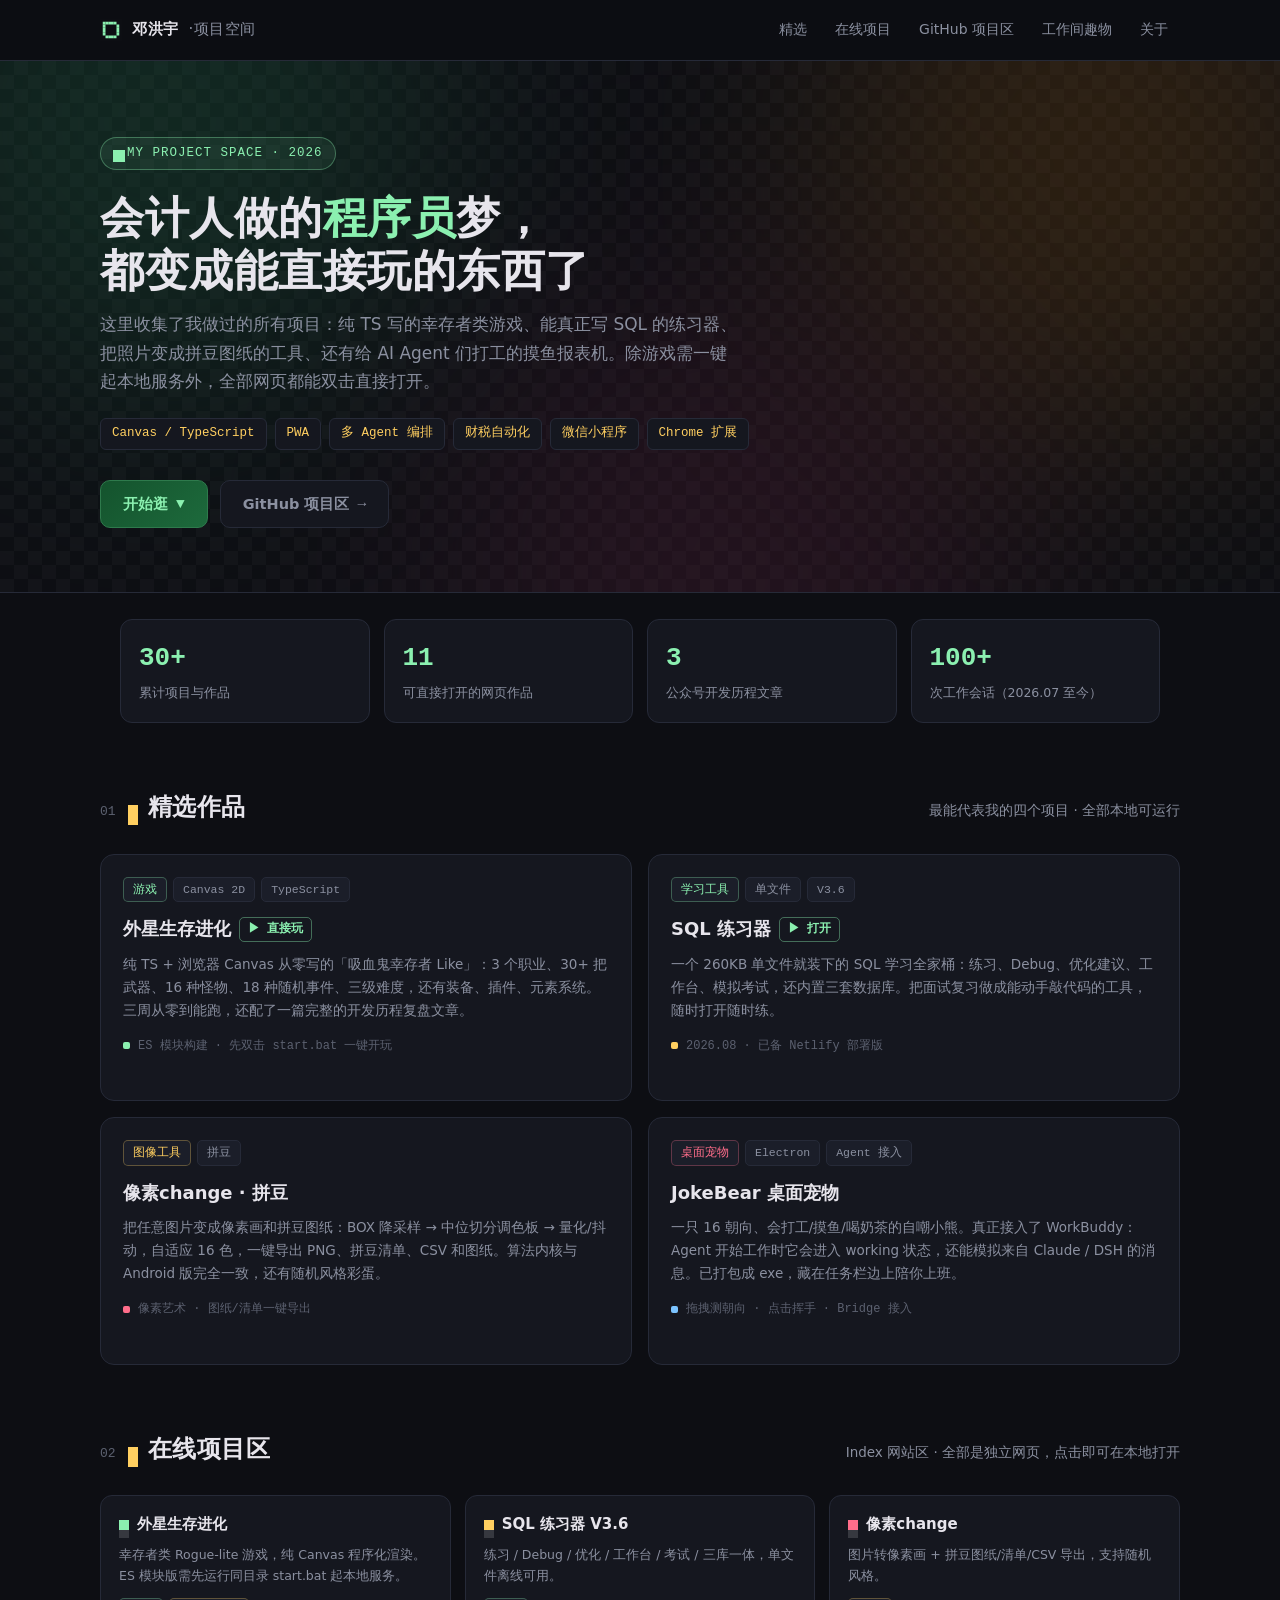
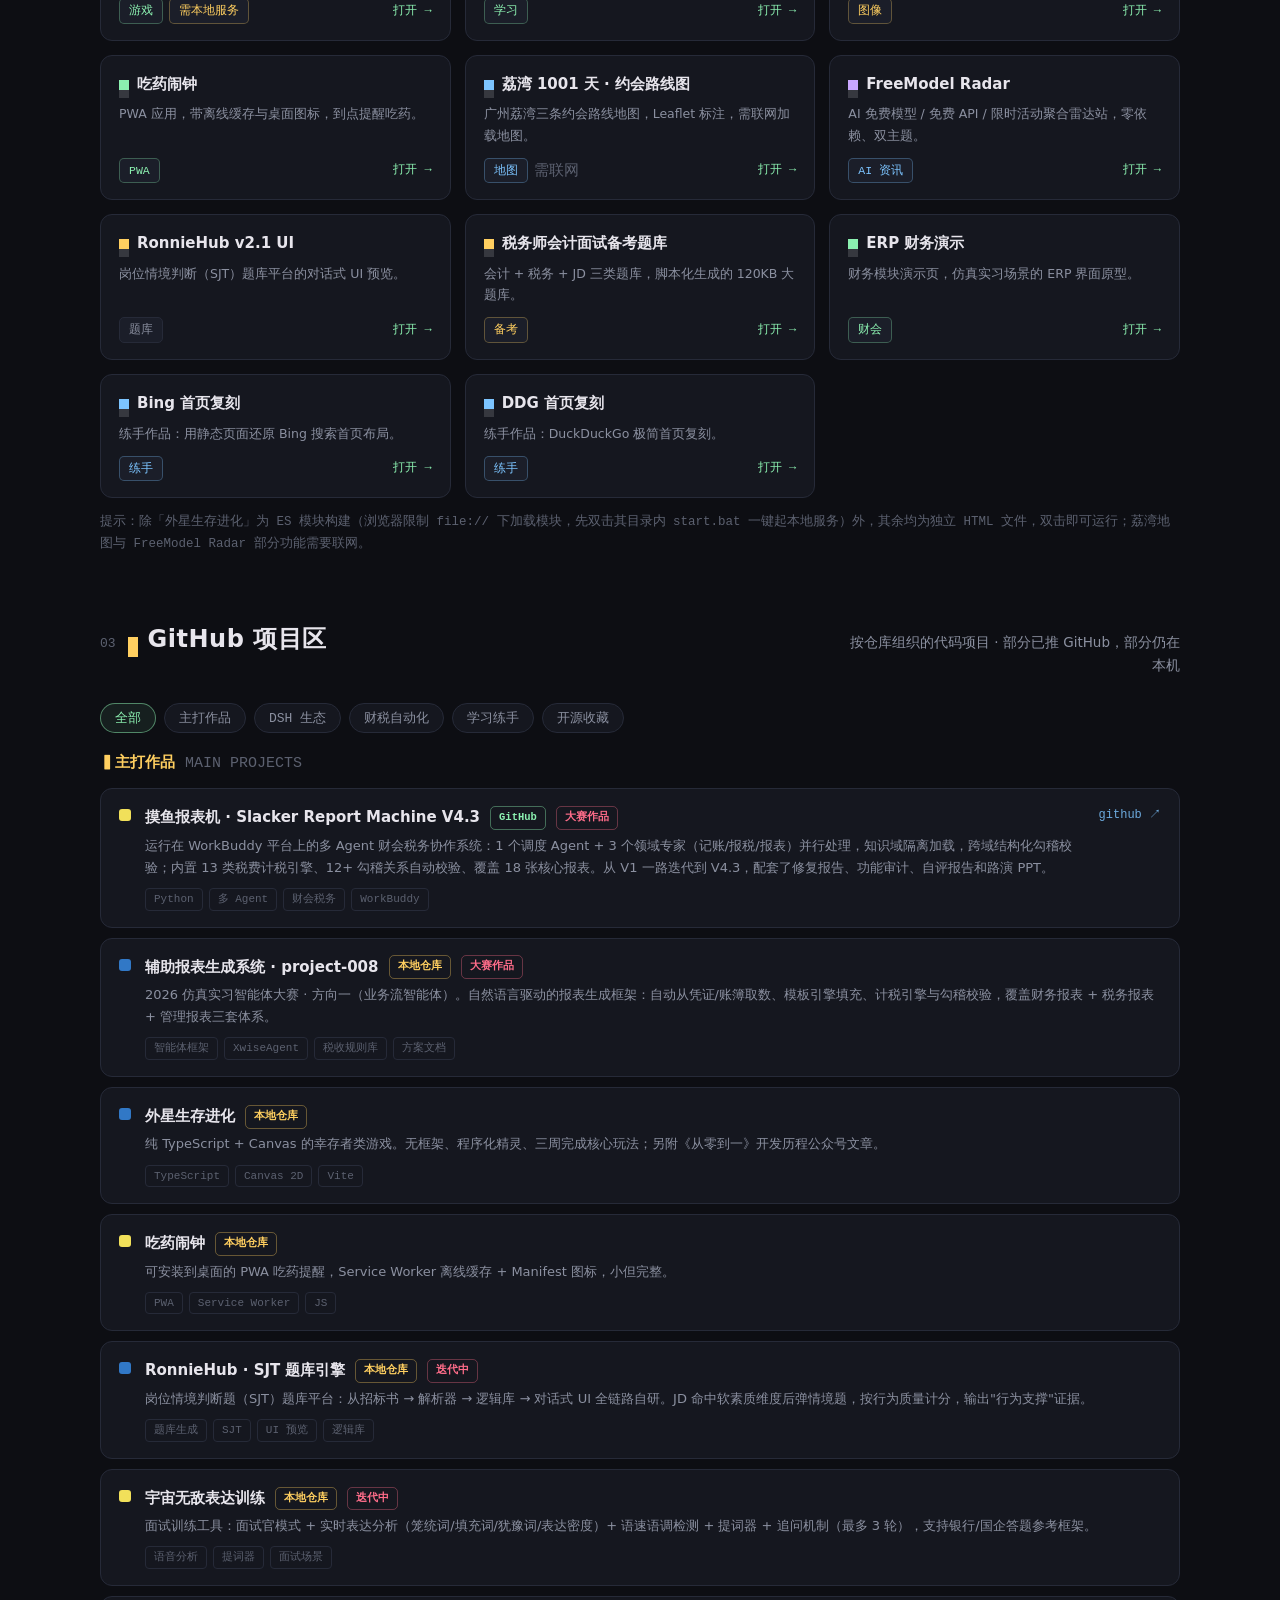
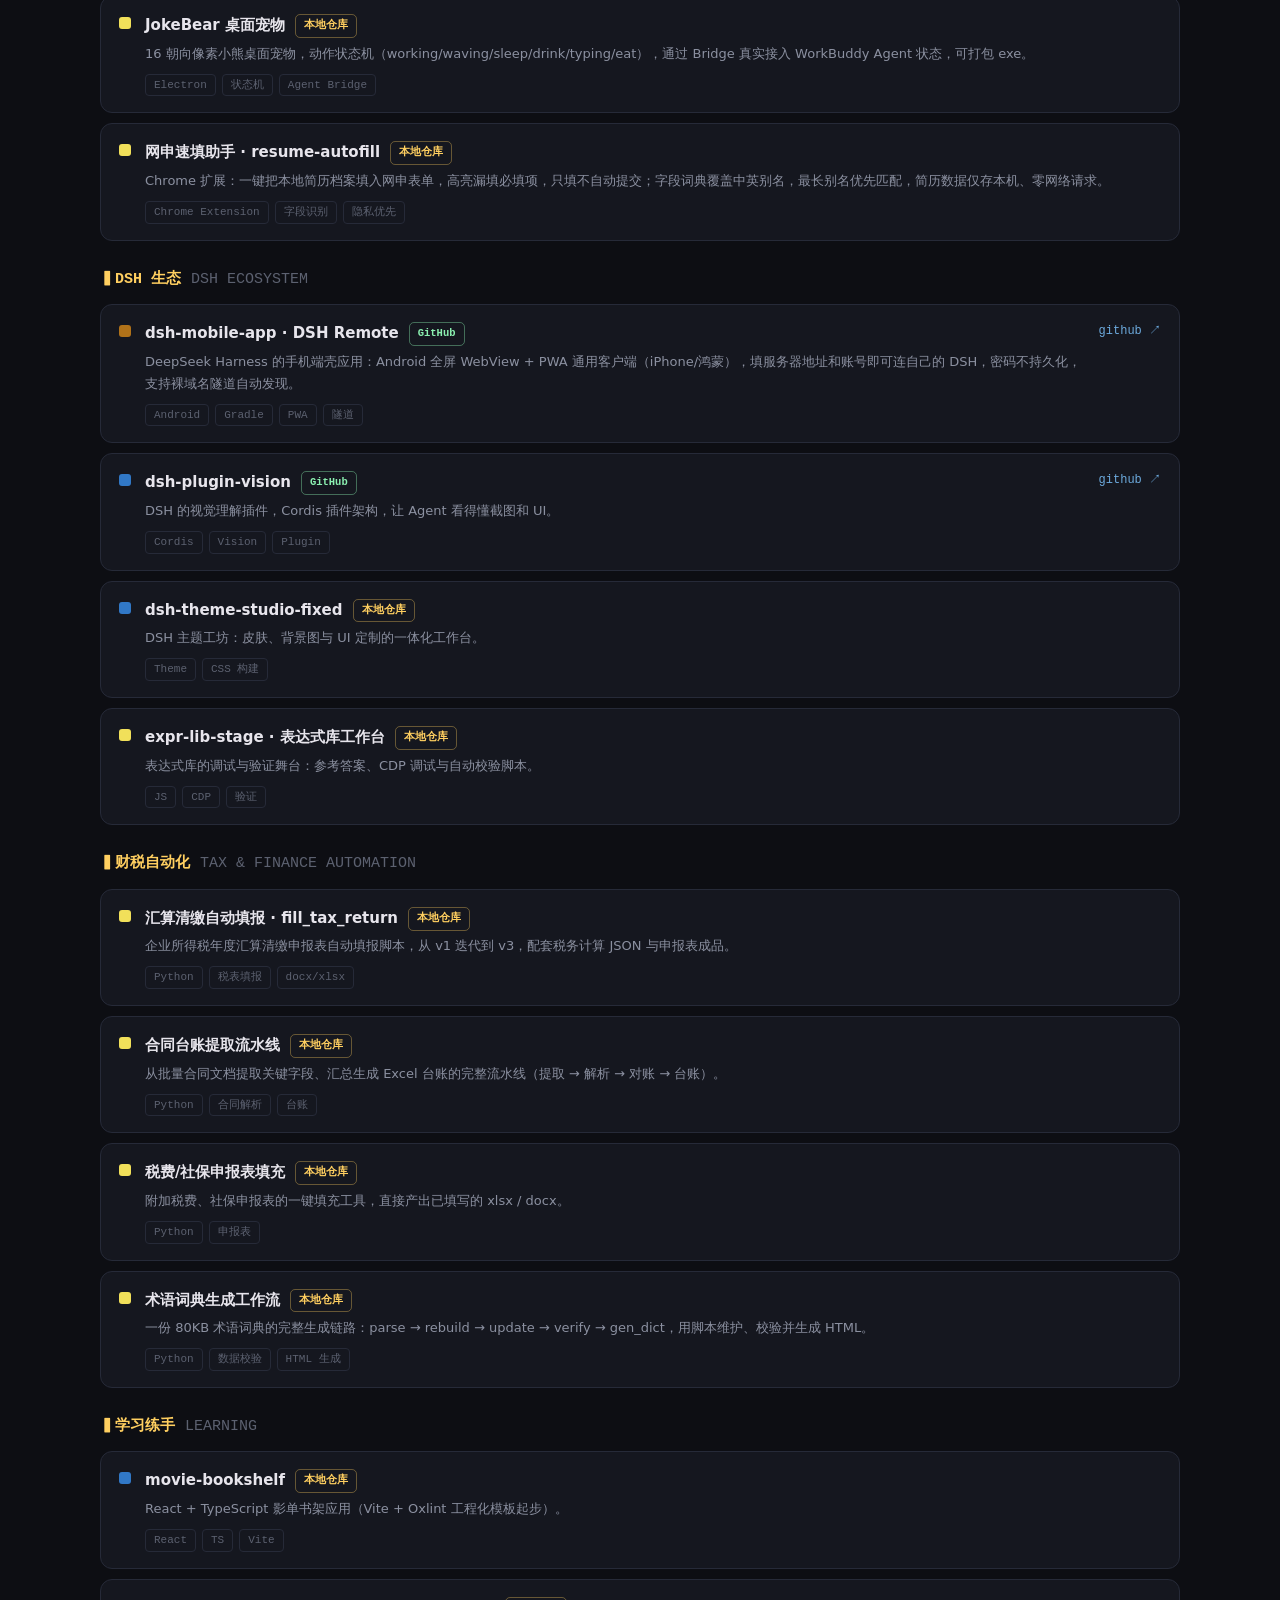
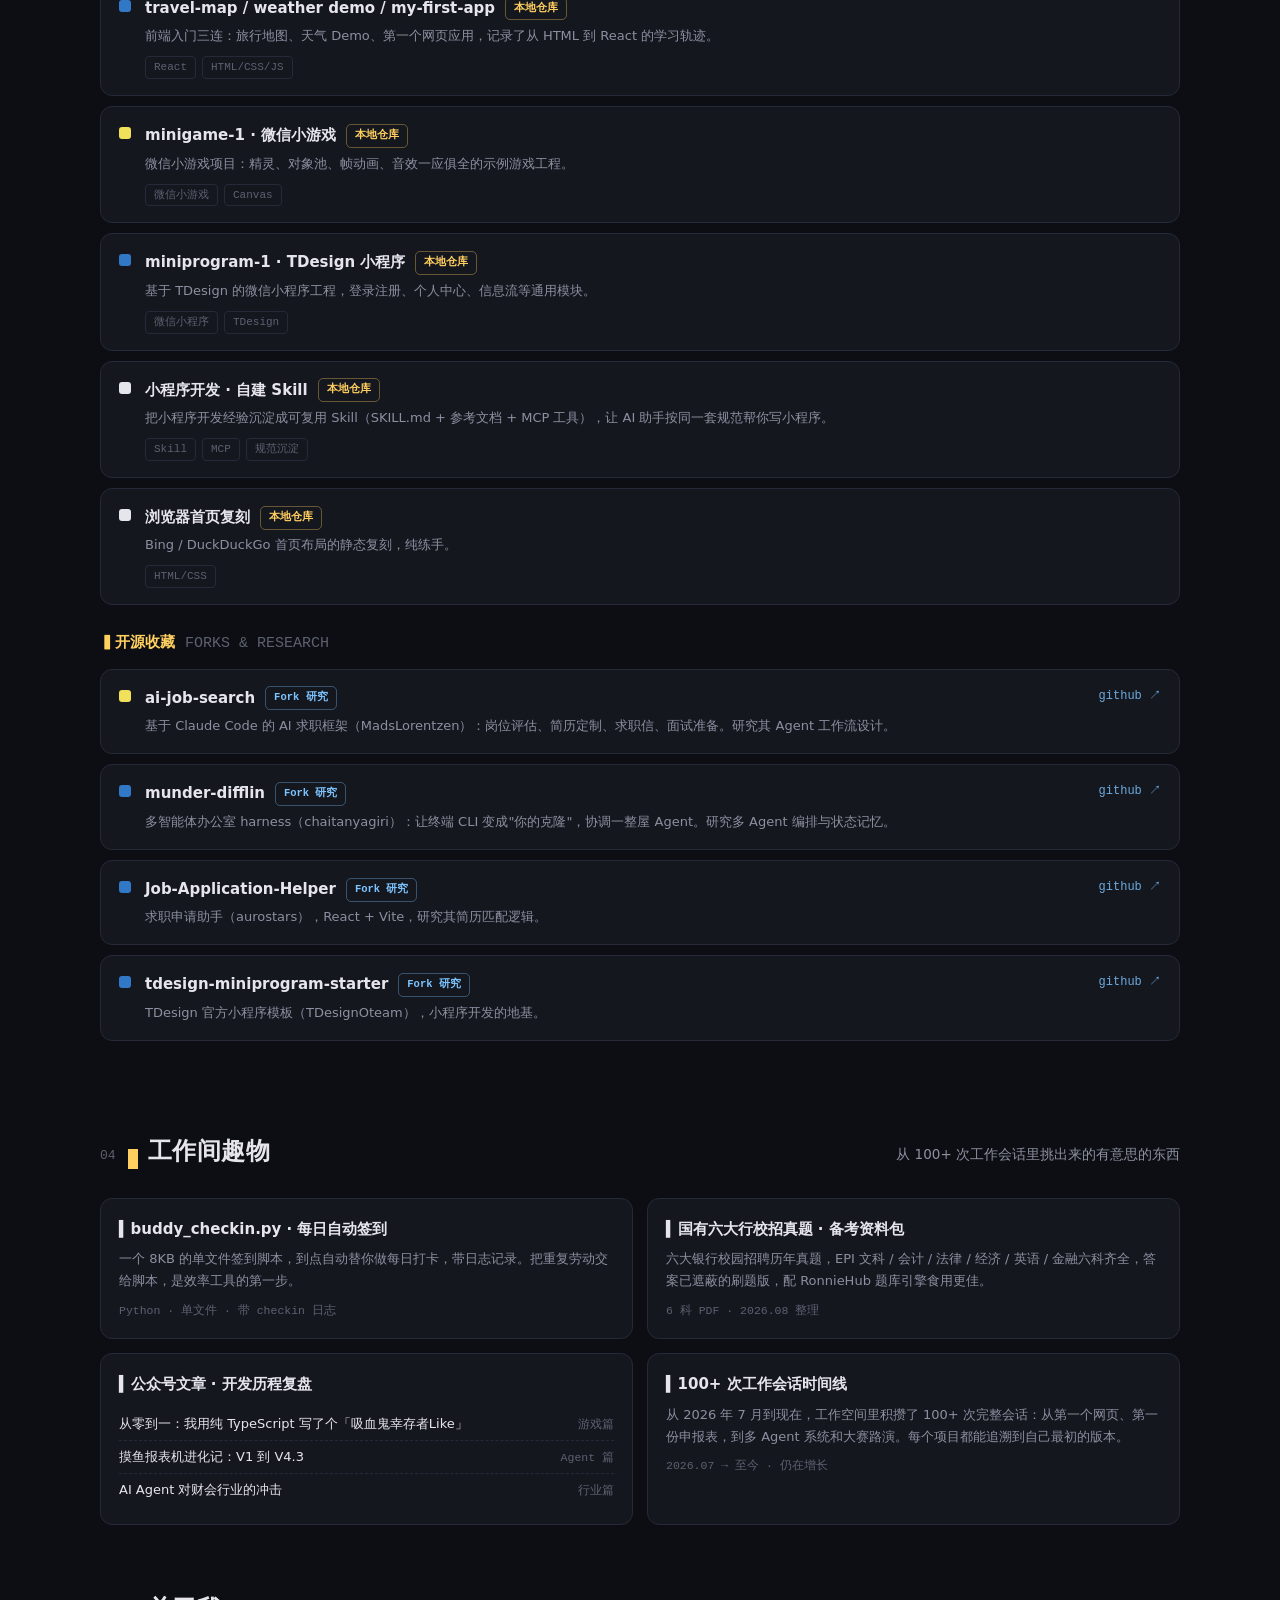
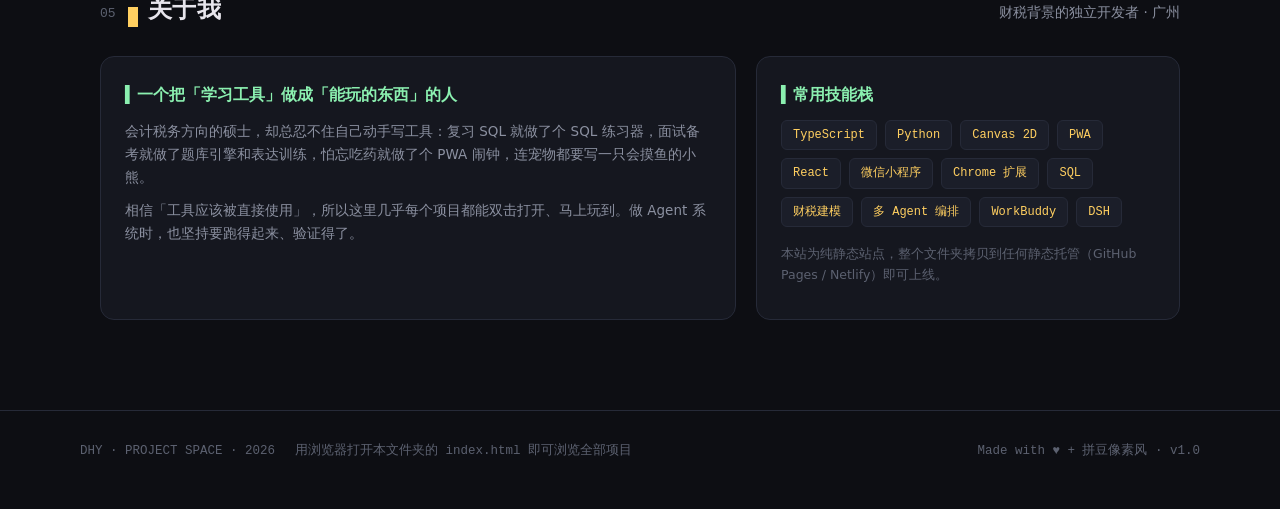
==== index.html @ ef729873 "feat: personal project space v1.0" ====
<!DOCTYPE html>
<html lang="zh-CN">
<head>
<meta charset="UTF-8">
<meta name="viewport" content="width=device-width, initial-scale=1.0">
<title>邓洪宇 · 项目空间 | Personal Projects</title>
<meta name="description" content="会计税务硕士的独立项目集合：游戏、学习工具、财会自动化与各种好玩的小东西。">
<link rel="icon" href="data:image/svg+xml,<svg xmlns='http://www.w3.org/2000/svg' viewBox='0 0 8 8'><rect width='8' height='8' fill='%230d0e13'/><rect x='1' y='1' width='1' height='1' fill='%238bf0b0'/><rect x='2' y='1' width='1' height='1' fill='%238bf0b0'/><rect x='3' y='1' width='1' height='1' fill='%238bf0b0'/><rect x='4' y='1' width='1' height='1' fill='%238bf0b0'/><rect x='5' y='1' width='1' height='1' fill='%238bf0b0'/><rect x='1' y='2' width='1' height='1' fill='%238bf0b0'/><rect x='6' y='2' width='1' height='1' fill='%238bf0b0'/><rect x='1' y='3' width='1' height='1' fill='%238bf0b0'/><rect x='6' y='3' width='1' height='1' fill='%238bf0b0'/><rect x='1' y='4' width='1' height='1' fill='%238bf0b0'/><rect x='6' y='4' width='1' height='1' fill='%238bf0b0'/><rect x='1' y='5' width='1' height='1' fill='%238bf0b0'/><rect x='6' y='5' width='1' height='1' fill='%238bf0b0'/><rect x='2' y='6' width='1' height='1' fill='%238bf0b0'/><rect x='3' y='6' width='1' height='1' fill='%238bf0b0'/><rect x='4' y='6' width='1' height='1' fill='%238bf0b0'/><rect x='5' y='6' width='1' height='1' fill='%238bf0b0'/></svg>">
<style>
:root{
  --bg:#0d0e13; --panel:#15171f; --panel2:#1b1e29; --line:#262a38;
  --text:#e7e5ec; --dim:#8b90a0; --faint:#5c6170;
  --green:#8bf0b0; --gold:#ffcf60; --pink:#ff6d8a; --blue:#7cc4ff; --purple:#c9a7ff;
  --mono:"Cascadia Code","JetBrains Mono","Fira Code",Consolas,monospace;
  --sans:"PingFang SC","Microsoft YaHei",system-ui,-apple-system,sans-serif;
}
*{box-sizing:border-box;margin:0;padding:0}
html{scroll-behavior:smooth}
body{background:var(--bg);color:var(--text);font-family:var(--sans);font-size:15px;line-height:1.7;-webkit-font-smoothing:antialiased}
a{color:inherit;text-decoration:none}
::selection{background:rgba(139,240,176,.25)}

/* ---------- 顶部导航 ---------- */
header{position:sticky;top:0;z-index:50;background:rgba(13,14,19,.82);backdrop-filter:blur(10px);border-bottom:1px solid var(--line)}
.nav{max-width:1120px;margin:0 auto;display:flex;align-items:center;gap:18px;padding:12px 20px}
.logo{display:flex;align-items:center;gap:10px;font-weight:800;letter-spacing:.5px}
.logo .mark{width:22px;height:22px;image-rendering:pixelated;flex:none}
.nav-links{display:flex;gap:4px;margin-left:auto;flex-wrap:wrap}
.nav-links a{padding:6px 12px;border-radius:8px;color:var(--dim);font-size:14px;transition:.2s}
.nav-links a:hover{color:var(--text);background:var(--panel2)}
.nav-links a.on{color:var(--green)}
.menu-btn{display:none;background:none;border:1px solid var(--line);color:var(--text);border-radius:8px;padding:6px 10px;font-size:14px;cursor:pointer}

/* ---------- Hero ---------- */
.hero{position:relative;overflow:hidden;border-bottom:1px solid var(--line)}
.hero::before{content:"";position:absolute;inset:0;background:
  repeating-conic-gradient(rgba(255,255,255,.025) 0 25%,transparent 0 50%) 0 0/28px 28px;
  pointer-events:none}
.hero-glow{position:absolute;width:560px;height:560px;border-radius:50%;filter:blur(120px);opacity:.28;pointer-events:none}
.glow-a{background:#1e6b46;top:-220px;left:-120px}
.glow-b{background:#7a4b0f;top:-180px;right:-100px}
.glow-c{background:#5a1f3a;bottom:-260px;left:35%}
.hero-in{position:relative;max-width:1120px;margin:0 auto;padding:76px 20px 64px}
.hero-eyebrow{display:inline-flex;align-items:center;gap:8px;font-family:var(--mono);font-size:12.5px;color:var(--green);border:1px solid rgba(139,240,176,.35);background:rgba(139,240,176,.07);padding:5px 12px;border-radius:99px;letter-spacing:1px}
.hero-eyebrow::before{content:"";width:6px;height:6px;background:var(--green);image-rendering:pixelated;box-shadow:6px 0 0 var(--green),0 6px 0 var(--green),6px 6px 0 var(--green)}
h1.hero-title{font-size:44px;line-height:1.2;font-weight:900;letter-spacing:.5px;margin:22px 0 6px}
h1.hero-title em{font-style:normal;color:var(--green)}
.hero-sub{color:var(--dim);font-size:17px;max-width:640px;margin-top:12px}
.hero-tags{display:flex;flex-wrap:wrap;gap:8px;margin-top:22px}
.htag{font-family:var(--mono);font-size:12.5px;color:var(--gold);border:1px solid var(--line);background:var(--panel);padding:4px 11px;border-radius:6px}
.hero-cta{display:flex;gap:12px;margin-top:30px;flex-wrap:wrap}
.btn{display:inline-flex;align-items:center;gap:8px;padding:11px 22px;border-radius:10px;font-size:14.5px;font-weight:600;border:1px solid var(--line);background:var(--panel);transition:.2s;cursor:pointer}
.btn:hover{transform:translateY(-2px);border-color:var(--green)}
.btn.primary{background:linear-gradient(135deg,#14532d,#1d6a3c);border-color:#2e7a4c;color:var(--green)}
.btn.ghost{color:var(--dim)}
.btn.ghost:hover{color:var(--text);border-color:var(--blue)}
.btn .arr{font-family:var(--mono)}
/* 统计条 */
.stats{max-width:1120px;margin:0 auto;display:grid;grid-template-columns:repeat(4,1fr);gap:14px;padding:26px 20px 0}
.stat{background:var(--panel);border:1px solid var(--line);border-radius:12px;padding:16px 18px}
.stat b{display:block;font-size:26px;font-family:var(--mono);color:var(--green)}
.stat span{font-size:12.5px;color:var(--dim)}

/* ---------- 区块通用 ---------- */
section{padding:64px 0 0}
.wrap{max-width:1120px;margin:0 auto;padding:0 20px}
.sec-head{display:flex;align-items:baseline;gap:12px;margin-bottom:26px}
.sec-no{font-family:var(--mono);font-size:13px;color:var(--faint)}
.sec-title{font-size:24px;font-weight:800;letter-spacing:.5px}
.sec-title::before{content:"";display:inline-block;width:10px;height:10px;margin-right:10px;background:var(--gold);image-rendering:pixelated;box-shadow:0 10px 0 var(--gold)}
.sec-desc{color:var(--dim);font-size:13.5px;margin-left:auto;text-align:right;max-width:340px}

/* ---------- 精选 ---------- */
.feat-grid{display:grid;grid-template-columns:repeat(2,1fr);gap:16px}
.card{position:relative;display:flex;flex-direction:column;background:var(--panel);border:1px solid var(--line);border-radius:14px;padding:22px;transition:.22s;overflow:hidden}
.card:hover{transform:translateY(-4px);border-color:#3a4152;box-shadow:0 14px 40px rgba(0,0,0,.4)}
.card::after{content:"";position:absolute;top:0;left:0;width:100%;height:2px;background:linear-gradient(90deg,var(--green),transparent 60%);opacity:0;transition:.25s}
.card:hover::after{opacity:1}
.card .tag-row{display:flex;gap:6px;flex-wrap:wrap;margin-bottom:12px}
.tag{font-family:var(--mono);font-size:11.5px;padding:2px 9px;border-radius:5px;background:var(--panel2);border:1px solid var(--line);color:var(--dim)}
.tag.g{color:var(--green);border-color:rgba(139,240,176,.3)}
.tag.o{color:var(--gold);border-color:rgba(255,207,96,.3)}
.tag.p{color:var(--pink);border-color:rgba(255,109,138,.3)}
.tag.b{color:var(--blue);border-color:rgba(124,196,255,.3)}
.card h3{font-size:18px;font-weight:800;margin-bottom:8px;display:flex;align-items:center;gap:8px}
.card h3 .play{font-family:var(--mono);font-size:12px;color:var(--green);border:1px solid rgba(139,240,176,.4);padding:1px 8px;border-radius:5px;font-weight:600}
.card p{color:var(--dim);font-size:13.5px;flex:1}
.card .meta{display:flex;align-items:center;gap:8px;margin-top:14px;font-family:var(--mono);font-size:12px;color:var(--faint)}
.card .meta .dot{width:7px;height:7px;border-radius:2px;image-rendering:pixelated}
.card .go{margin-left:auto;color:var(--green);font-family:var(--mono);font-size:13px;opacity:0;transition:.2s}
.card:hover .go{opacity:1}

/* ---------- 在线项目 ---------- */
.web-grid{display:grid;grid-template-columns:repeat(3,1fr);gap:14px}
.mini{background:var(--panel);border:1px solid var(--line);border-radius:12px;padding:16px 18px;transition:.2s;display:flex;flex-direction:column}
.mini:hover{transform:translateY(-3px);border-color:#3a4152}
.mini h4{font-size:15px;font-weight:700;display:flex;align-items:center;gap:8px}
.mini h4 .ico{width:10px;height:10px;flex:none;image-rendering:pixelated;box-shadow:0 8px 0 rgba(255,255,255,.14)}
.mini p{color:var(--dim);font-size:12.5px;margin-top:6px;flex:1}
.mini .row{display:flex;align-items:center;gap:6px;margin-top:12px;flex-wrap:wrap}
.mini .open{margin-left:auto;font-family:var(--mono);font-size:12px;color:var(--green)}
.mini .off{color:var(--faint)}
.note{color:var(--faint);font-size:12.5px;margin-top:14px;font-family:var(--mono)}

/* ---------- GitHub 区 ---------- */
.chips{display:flex;gap:8px;flex-wrap:wrap;margin-bottom:18px}
.chip{font-size:13px;color:var(--dim);border:1px solid var(--line);background:var(--panel);padding:5px 14px;border-radius:99px;cursor:pointer;transition:.2s;font-family:var(--mono)}
.chip:hover{color:var(--text)}
.chip.on{color:var(--green);border-color:rgba(139,240,176,.5);background:rgba(139,240,176,.08)}
.repo{display:flex;gap:14px;align-items:flex-start;background:var(--panel);border:1px solid var(--line);border-radius:12px;padding:16px 18px;margin-bottom:10px;transition:.18s}
.repo:hover{border-color:#3a4152;transform:translateX(3px)}
.repo .lang{width:12px;height:12px;border-radius:3px;flex:none;margin-top:4px}
.repo h4{font-size:15px;font-weight:700;display:flex;align-items:center;gap:10px;flex-wrap:wrap}
.repo h4 a{color:var(--green)}
.repo h4 a:hover{text-decoration:underline}
.badge{font-family:var(--mono);font-size:10.5px;padding:2px 8px;border-radius:5px;border:1px solid var(--line);color:var(--dim)}
.badge.gh{color:var(--green);border-color:rgba(139,240,176,.4)}
.badge.local{color:var(--gold);border-color:rgba(255,207,96,.35)}
.badge.fork{color:var(--blue);border-color:rgba(124,196,255,.35)}
.badge.wip{color:var(--pink);border-color:rgba(255,109,138,.35)}
.repo p{color:var(--dim);font-size:13px;margin-top:4px}
.repo .techs{display:flex;gap:6px;flex-wrap:wrap;margin-top:9px}
.repo .techs span{font-family:var(--mono);font-size:11px;color:var(--faint);border:1px solid var(--line);padding:1px 8px;border-radius:4px}
.repo .ghlink{margin-left:auto;flex:none;font-family:var(--mono);font-size:12px;color:var(--blue);opacity:.85}
.repo .ghlink:hover{opacity:1;text-decoration:underline}
.grp{margin-bottom:26px}
.grp-title{display:flex;align-items:center;gap:10px;font-size:15px;font-weight:800;color:var(--gold);margin-bottom:12px;font-family:var(--mono)}
.grp-title .n{color:var(--faint);font-weight:400}

/* ---------- 工作间趣物 ---------- */
.wb-grid{display:grid;grid-template-columns:repeat(2,1fr);gap:14px}
.wb{background:var(--panel);border:1px solid var(--line);border-radius:12px;padding:18px}
.wb h4{font-size:15px;font-weight:700;display:flex;align-items:center;gap:8px}
.wb p{color:var(--dim);font-size:13px;margin-top:6px}
.wb .meta{font-family:var(--mono);font-size:11.5px;color:var(--faint);margin-top:8px}
.wb-list{margin-top:10px;list-style:none}
.wb-list li{display:flex;gap:10px;align-items:baseline;font-size:13px;color:var(--dim);padding:5px 0;border-bottom:1px dashed var(--line)}
.wb-list li:last-child{border-bottom:none}
.wb-list .t{color:var(--text)}
.wb-list .d{margin-left:auto;font-family:var(--mono);font-size:11.5px;color:var(--faint);flex:none}

/* ---------- 关于 ---------- */
.about{display:grid;grid-template-columns:1.2fr .8fr;gap:20px;padding-bottom:20px}
.about-card{background:var(--panel);border:1px solid var(--line);border-radius:14px;padding:24px}
.about-card h3{font-size:16px;font-weight:800;margin-bottom:12px;color:var(--green)}
.about-card p{color:var(--dim);font-size:13.5px;margin-bottom:10px}
.skills{display:flex;flex-wrap:wrap;gap:8px}
.skills span{font-family:var(--mono);font-size:12px;border:1px solid var(--line);background:var(--panel2);padding:4px 11px;border-radius:6px;color:var(--gold)}

/* ---------- 页脚 ---------- */
footer{border-top:1px solid var(--line);margin-top:70px;padding:30px 20px 46px;color:var(--faint);font-size:12.5px;font-family:var(--mono)}
.foot-in{max-width:1120px;margin:0 auto;display:flex;gap:20px;flex-wrap:wrap;align-items:center}
.foot-in .right{margin-left:auto}

/* ---------- 响应式 ---------- */
@media(max-width:900px){
  .feat-grid,.wb-grid{grid-template-columns:1fr}
  .web-grid{grid-template-columns:repeat(2,1fr)}
  .about{grid-template-columns:1fr}
  .stats{grid-template-columns:repeat(2,1fr)}
  h1.hero-title{font-size:32px}
  .sec-desc{display:none}
}
@media(max-width:640px){
  .nav-links{display:none;position:absolute;top:100%;left:0;right:0;background:rgba(13,14,19,.97);flex-direction:column;padding:10px 16px 16px;border-bottom:1px solid var(--line)}
  .nav-links.open{display:flex}
  .menu-btn{display:block}
  .web-grid{grid-template-columns:1fr}
}

/* 入场动画 */
.reveal{opacity:0;transform:translateY(16px);transition:opacity .5s ease,transform .5s ease}
.reveal.in{opacity:1;transform:none}
</style>
</head>
<body>

<header>
  <div class="nav">
    <a class="logo" href="#top">
      <svg class="mark" viewBox="0 0 8 8" aria-hidden="true"><rect width="8" height="8" fill="#0d0e13"/><rect x="1" y="1" width="1" height="1" fill="#8bf0b0"/><rect x="2" y="1" width="1" height="1" fill="#8bf0b0"/><rect x="3" y="1" width="1" height="1" fill="#8bf0b0"/><rect x="4" y="1" width="1" height="1" fill="#8bf0b0"/><rect x="5" y="1" width="1" height="1" fill="#8bf0b0"/><rect x="1" y="2" width="1" height="1" fill="#8bf0b0"/><rect x="6" y="2" width="1" height="1" fill="#8bf0b0"/><rect x="1" y="3" width="1" height="1" fill="#8bf0b0"/><rect x="6" y="3" width="1" height="1" fill="#8bf0b0"/><rect x="1" y="4" width="1" height="1" fill="#8bf0b0"/><rect x="6" y="4" width="1" height="1" fill="#8bf0b0"/><rect x="1" y="5" width="1" height="1" fill="#8bf0b0"/><rect x="6" y="5" width="1" height="1" fill="#8bf0b0"/><rect x="2" y="6" width="1" height="1" fill="#8bf0b0"/><rect x="3" y="6" width="1" height="1" fill="#8bf0b0"/><rect x="4" y="6" width="1" height="1" fill="#8bf0b0"/><rect x="5" y="6" width="1" height="1" fill="#8bf0b0"/></svg>
      邓洪宇<span style="color:var(--dim);font-weight:400">·项目空间</span>
    </a>
    <nav class="nav-links" id="navLinks">
      <a href="#featured">精选</a>
      <a href="#web">在线项目</a>
      <a href="#github">GitHub 项目区</a>
      <a href="#playground">工作间趣物</a>
      <a href="#about">关于</a>
    </nav>
    <button class="menu-btn" id="menuBtn" aria-label="菜单">☰</button>
  </div>
</header>

<!-- ================= Hero ================= -->
<div class="hero" id="top">
  <div class="hero-glow glow-a"></div><div class="hero-glow glow-b"></div><div class="hero-glow glow-c"></div>
  <div class="hero-in">
    <span class="hero-eyebrow">MY PROJECT SPACE · 2026</span>
    <h1 class="hero-title">会计人做的<em>程序员</em>梦，<br>都变成能直接玩的东西了</h1>
    <p class="hero-sub">这里收集了我做过的所有项目：纯 TS 写的幸存者类游戏、能真正写 SQL 的练习器、把照片变成拼豆图纸的工具、还有给 AI Agent 们打工的摸鱼报表机。除游戏需一键起本地服务外，全部网页都能双击直接打开。</p>
    <div class="hero-tags">
      <span class="htag">Canvas / TypeScript</span>
      <span class="htag">PWA</span>
      <span class="htag">多 Agent 编排</span>
      <span class="htag">财税自动化</span>
      <span class="htag">微信小程序</span>
      <span class="htag">Chrome 扩展</span>
    </div>
    <div class="hero-cta">
      <a class="btn primary" href="#web">开始逛 <span class="arr">▼</span></a>
      <a class="btn ghost" href="#github">GitHub 项目区 <span class="arr">→</span></a>
    </div>
  </div>
</div>

<div class="wrap">
  <div class="stats">
    <div class="stat"><b>30+</b><span>累计项目与作品</span></div>
    <div class="stat"><b>11</b><span>可直接打开的网页作品</span></div>
    <div class="stat"><b>3</b><span>公众号开发历程文章</span></div>
    <div class="stat"><b>100+</b><span>次工作会话（2026.07 至今）</span></div>
  </div>
</div>

<!-- ================= 精选 ================= -->
<section id="featured">
  <div class="wrap">
    <div class="sec-head reveal">
      <span class="sec-no">01</span>
      <h2 class="sec-title">精选作品</h2>
      <span class="sec-desc">最能代表我的四个项目 · 全部本地可运行</span>
    </div>
    <div class="feat-grid">
      <a class="card reveal" href="projects/alien-survival/index.html">
        <div class="tag-row"><span class="tag g">游戏</span><span class="tag">Canvas 2D</span><span class="tag">TypeScript</span></div>
        <h3>外星生存进化 <span class="play">▶ 直接玩</span></h3>
        <p>纯 TS + 浏览器 Canvas 从零写的「吸血鬼幸存者 Like」：3 个职业、30+ 把武器、16 种怪物、18 种随机事件、三级难度，还有装备、插件、元素系统。三周从零到能跑，还配了一篇完整的开发历程复盘文章。</p>
        <div class="meta"><span class="dot" style="background:var(--green)"></span>ES 模块构建 · 先双击 start.bat 一键开玩</div>
        <span class="go">打开 →</span>
      </a>
      <a class="card reveal" href="projects/sql-practice.html">
        <div class="tag-row"><span class="tag g">学习工具</span><span class="tag">单文件</span><span class="tag">V3.6</span></div>
        <h3>SQL 练习器 <span class="play">▶ 打开</span></h3>
        <p>一个 260KB 单文件就装下的 SQL 学习全家桶：练习、Debug、优化建议、工作台、模拟考试，还内置三套数据库。把面试复习做成能动手敲代码的工具，随时打开随时练。</p>
        <div class="meta"><span class="dot" style="background:var(--gold)"></span>2026.08 · 已备 Netlify 部署版</div>
        <span class="go">打开 →</span>
      </a>
      <a class="card reveal" href="projects/pixel-change.html">
        <div class="tag-row"><span class="tag o">图像工具</span><span class="tag">拼豆</span></div>
        <h3>像素change · 拼豆</h3>
        <p>把任意图片变成像素画和拼豆图纸：BOX 降采样 → 中位切分调色板 → 量化/抖动，自适应 16 色，一键导出 PNG、拼豆清单、CSV 和图纸。算法内核与 Android 版完全一致，还有随机风格彩蛋。</p>
        <div class="meta"><span class="dot" style="background:var(--pink)"></span>像素艺术 · 图纸/清单一键导出</div>
        <span class="go">打开 →</span>
      </a>
      <a class="card reveal" href="#playground">
        <div class="tag-row"><span class="tag p">桌面宠物</span><span class="tag">Electron</span><span class="tag">Agent 接入</span></div>
        <h3>JokeBear 桌面宠物</h3>
        <p>一只 16 朝向、会打工/摸鱼/喝奶茶的自嘲小熊。真正接入了 WorkBuddy：Agent 开始工作时它会进入 working 状态，还能模拟来自 Claude / DSH 的消息。已打包成 exe，藏在任务栏边上陪你上班。</p>
        <div class="meta"><span class="dot" style="background:var(--blue)"></span>拖拽测朝向 · 点击挥手 · Bridge 接入</div>
        <span class="go">去工作间看看 →</span>
      </a>
    </div>
  </div>
</section>

<!-- ================= 在线项目 ================= -->
<section id="web">
  <div class="wrap">
    <div class="sec-head reveal">
      <span class="sec-no">02</span>
      <h2 class="sec-title">在线项目区</h2>
      <span class="sec-desc">Index 网站区 · 全部是独立网页，点击即可在本地打开</span>
    </div>
    <div class="web-grid">
      <a class="mini reveal" href="projects/alien-survival/index.html">
        <h4><span class="ico" style="background:var(--green)"></span>外星生存进化</h4>
        <p>幸存者类 Rogue-lite 游戏，纯 Canvas 程序化渲染。ES 模块版需先运行同目录 start.bat 起本地服务。</p>
        <div class="row"><span class="tag g">游戏</span><span class="tag o">需本地服务</span><span class="open">打开 →</span></div>
      </a>
      <a class="mini reveal" href="projects/sql-practice.html">
        <h4><span class="ico" style="background:var(--gold)"></span>SQL 练习器 V3.6</h4>
        <p>练习 / Debug / 优化 / 工作台 / 考试 / 三库一体，单文件离线可用。</p>
        <div class="row"><span class="tag g">学习</span><span class="open">打开 →</span></div>
      </a>
      <a class="mini reveal" href="projects/pixel-change.html">
        <h4><span class="ico" style="background:var(--pink)"></span>像素change</h4>
        <p>图片转像素画 + 拼豆图纸/清单/CSV 导出，支持随机风格。</p>
        <div class="row"><span class="tag o">图像</span><span class="open">打开 →</span></div>
      </a>
      <a class="mini reveal" href="projects/pill-alarm/index.html">
        <h4><span class="ico" style="background:var(--green)"></span>吃药闹钟</h4>
        <p>PWA 应用，带离线缓存与桌面图标，到点提醒吃药。</p>
        <div class="row"><span class="tag g">PWA</span><span class="open">打开 →</span></div>
      </a>
      <a class="mini reveal" href="projects/liwan-date-map.html">
        <h4><span class="ico" style="background:var(--blue)"></span>荔湾 1001 天 · 约会路线图</h4>
        <p>广州荔湾三条约会路线地图，Leaflet 标注，需联网加载地图。</p>
        <div class="row"><span class="tag b">地图</span><span class="off">需联网</span><span class="open">打开 →</span></div>
      </a>
      <a class="mini reveal" href="projects/freemodel-radar/index.html">
        <h4><span class="ico" style="background:var(--purple)"></span>FreeModel Radar</h4>
        <p>AI 免费模型 / 免费 API / 限时活动聚合雷达站，零依赖、双主题。</p>
        <div class="row"><span class="tag b">AI 资讯</span><span class="open">打开 →</span></div>
      </a>
      <a class="mini reveal" href="projects/ronniehub-preview.html">
        <h4><span class="ico" style="background:var(--gold)"></span>RonnieHub v2.1 UI</h4>
        <p>岗位情境判断（SJT）题库平台的对话式 UI 预览。</p>
        <div class="row"><span class="tag">题库</span><span class="open">打开 →</span></div>
      </a>
      <a class="mini reveal" href="projects/tax-interview-bank.html">
        <h4><span class="ico" style="background:var(--gold)"></span>税务师会计面试备考题库</h4>
        <p>会计 + 税务 + JD 三类题库，脚本化生成的 120KB 大题库。</p>
        <div class="row"><span class="tag o">备考</span><span class="open">打开 →</span></div>
      </a>
      <a class="mini reveal" href="projects/erp-finance-demo.html">
        <h4><span class="ico" style="background:var(--green)"></span>ERP 财务演示</h4>
        <p>财务模块演示页，仿真实习场景的 ERP 界面原型。</p>
        <div class="row"><span class="tag g">财会</span><span class="open">打开 →</span></div>
      </a>
      <a class="mini reveal" href="projects/bing-page.html">
        <h4><span class="ico" style="background:var(--blue)"></span>Bing 首页复刻</h4>
        <p>练手作品：用静态页面还原 Bing 搜索首页布局。</p>
        <div class="row"><span class="tag b">练手</span><span class="open">打开 →</span></div>
      </a>
      <a class="mini reveal" href="projects/ddg-page.html">
        <h4><span class="ico" style="background:var(--blue)"></span>DDG 首页复刻</h4>
        <p>练手作品：DuckDuckGo 极简首页复刻。</p>
        <div class="row"><span class="tag b">练手</span><span class="open">打开 →</span></div>
      </a>
    </div>
    <p class="note">提示：除「外星生存进化」为 ES 模块构建（浏览器限制 file:// 下加载模块，先双击其目录内 start.bat 一键起本地服务）外，其余均为独立 HTML 文件，双击即可运行；荔湾地图与 FreeModel Radar 部分功能需要联网。</p>
  </div>
</section>

<!-- ================= GitHub 项目区 ================= -->
<section id="github">
  <div class="wrap">
    <div class="sec-head reveal">
      <span class="sec-no">03</span>
      <h2 class="sec-title">GitHub 项目区</h2>
      <span class="sec-desc">按仓库组织的代码项目 · 部分已推 GitHub，部分仍在本机</span>
    </div>
    <div class="chips reveal" id="chips">
      <button class="chip on" data-f="all">全部</button>
      <button class="chip" data-f="main">主打作品</button>
      <button class="chip" data-f="dsh">DSH 生态</button>
      <button class="chip" data-f="tax">财税自动化</button>
      <button class="chip" data-f="learn">学习练手</button>
      <button class="chip" data-f="fork">开源收藏</button>
    </div>

    <!-- 主打作品 -->
    <div class="grp" data-g="main">
      <div class="grp-title">▍主打作品 <span class="n">MAIN PROJECTS</span></div>
      <div class="repo reveal">
        <span class="lang" style="background:#f1e05a"></span>
        <div style="flex:1">
          <h4>摸鱼报表机 · Slacker Report Machine V4.3
            <span class="badge gh">GitHub</span><span class="badge wip">大赛作品</span>
          </h4>
          <p>运行在 WorkBuddy 平台上的多 Agent 财会税务协作系统：1 个调度 Agent + 3 个领域专家（记账/报税/报表）并行处理，知识域隔离加载，跨域结构化勾稽校验；内置 13 类税费计税引擎、12+ 勾稽关系自动校验、覆盖 18 张核心报表。从 V1 一路迭代到 V4.3，配套了修复报告、功能审计、自评报告和路演 PPT。</p>
          <div class="techs"><span>Python</span><span>多 Agent</span><span>财会税务</span><span>WorkBuddy</span></div>
        </div>
        <a class="ghlink" href="https://github.com/Ronnie-flash/slacker-report-machine-v4-3" target="_blank" rel="noopener">github ↗</a>
      </div>
      <div class="repo reveal">
        <span class="lang" style="background:#3178c6"></span>
        <div style="flex:1">
          <h4>辅助报表生成系统 · project-008
            <span class="badge local">本地仓库</span><span class="badge wip">大赛作品</span>
          </h4>
          <p>2026 仿真实习智能体大赛 · 方向一（业务流智能体）。自然语言驱动的报表生成框架：自动从凭证/账簿取数、模板引擎填充、计税引擎与勾稽校验，覆盖财务报表 + 税务报表 + 管理报表三套体系。</p>
          <div class="techs"><span>智能体框架</span><span>XwiseAgent</span><span>税收规则库</span><span>方案文档</span></div>
        </div>
      </div>
      <div class="repo reveal">
        <span class="lang" style="background:#3178c6"></span>
        <div style="flex:1">
          <h4>外星生存进化 <span class="badge local">本地仓库</span></h4>
          <p>纯 TypeScript + Canvas 的幸存者类游戏。无框架、程序化精灵、三周完成核心玩法；另附《从零到一》开发历程公众号文章。</p>
          <div class="techs"><span>TypeScript</span><span>Canvas 2D</span><span>Vite</span></div>
        </div>
      </div>
      <div class="repo reveal">
        <span class="lang" style="background:#f1e05a"></span>
        <div style="flex:1">
          <h4>吃药闹钟 <span class="badge local">本地仓库</span></h4>
          <p>可安装到桌面的 PWA 吃药提醒，Service Worker 离线缓存 + Manifest 图标，小但完整。</p>
          <div class="techs"><span>PWA</span><span>Service Worker</span><span>JS</span></div>
        </div>
      </div>
      <div class="repo reveal">
        <span class="lang" style="background:#3178c6"></span>
        <div style="flex:1">
          <h4>RonnieHub · SJT 题库引擎 <span class="badge local">本地仓库</span><span class="badge wip">迭代中</span></h4>
          <p>岗位情境判断题（SJT）题库平台：从招标书 → 解析器 → 逻辑库 → 对话式 UI 全链路自研。JD 命中软素质维度后弹情境题，按行为质量计分，输出"行为支撑"证据。</p>
          <div class="techs"><span>题库生成</span><span>SJT</span><span>UI 预览</span><span>逻辑库</span></div>
        </div>
      </div>
      <div class="repo reveal">
        <span class="lang" style="background:#f1e05a"></span>
        <div style="flex:1">
          <h4>宇宙无敌表达训练 <span class="badge local">本地仓库</span><span class="badge wip">迭代中</span></h4>
          <p>面试训练工具：面试官模式 + 实时表达分析（笼统词/填充词/犹豫词/表达密度）+ 语速语调检测 + 提词器 + 追问机制（最多 3 轮），支持银行/国企答题参考框架。</p>
          <div class="techs"><span>语音分析</span><span>提词器</span><span>面试场景</span></div>
        </div>
      </div>
      <div class="repo reveal">
        <span class="lang" style="background:#f1e05a"></span>
        <div style="flex:1">
          <h4>JokeBear 桌面宠物 <span class="badge local">本地仓库</span></h4>
          <p>16 朝向像素小熊桌面宠物，动作状态机（working/waving/sleep/drink/typing/eat），通过 Bridge 真实接入 WorkBuddy Agent 状态，可打包 exe。</p>
          <div class="techs"><span>Electron</span><span>状态机</span><span>Agent Bridge</span></div>
        </div>
      </div>
      <div class="repo reveal">
        <span class="lang" style="background:#f1e05a"></span>
        <div style="flex:1">
          <h4>网申速填助手 · resume-autofill <span class="badge local">本地仓库</span></h4>
          <p>Chrome 扩展：一键把本地简历档案填入网申表单，高亮漏填必填项，只填不自动提交；字段词典覆盖中英别名，最长别名优先匹配，简历数据仅存本机、零网络请求。</p>
          <div class="techs"><span>Chrome Extension</span><span>字段识别</span><span>隐私优先</span></div>
        </div>
      </div>
    </div>

    <!-- DSH 生态 -->
    <div class="grp" data-g="dsh">
      <div class="grp-title">▍DSH 生态 <span class="n">DSH ECOSYSTEM</span></div>
      <div class="repo reveal">
        <span class="lang" style="background:#b07219"></span>
        <div style="flex:1">
          <h4>dsh-mobile-app · DSH Remote
            <span class="badge gh">GitHub</span>
          </h4>
          <p>DeepSeek Harness 的手机端壳应用：Android 全屏 WebView + PWA 通用客户端（iPhone/鸿蒙），填服务器地址和账号即可连自己的 DSH，密码不持久化，支持裸域名隧道自动发现。</p>
          <div class="techs"><span>Android</span><span>Gradle</span><span>PWA</span><span>隧道</span></div>
        </div>
        <a class="ghlink" href="https://github.com/hongshuxifan321/dsh-mobile-app" target="_blank" rel="noopener">github ↗</a>
      </div>
      <div class="repo reveal">
        <span class="lang" style="background:#3178c6"></span>
        <div style="flex:1">
          <h4>dsh-plugin-vision <span class="badge gh">GitHub</span></h4>
          <p>DSH 的视觉理解插件，Cordis 插件架构，让 Agent 看得懂截图和 UI。</p>
          <div class="techs"><span>Cordis</span><span>Vision</span><span>Plugin</span></div>
        </div>
        <a class="ghlink" href="https://github.com/tdf1995/dsh-plugin-vision" target="_blank" rel="noopener">github ↗</a>
      </div>
      <div class="repo reveal">
        <span class="lang" style="background:#3178c6"></span>
        <div style="flex:1">
          <h4>dsh-theme-studio-fixed <span class="badge local">本地仓库</span></h4>
          <p>DSH 主题工坊：皮肤、背景图与 UI 定制的一体化工作台。</p>
          <div class="techs"><span>Theme</span><span>CSS 构建</span></div>
        </div>
      </div>
      <div class="repo reveal">
        <span class="lang" style="background:#f1e05a"></span>
        <div style="flex:1">
          <h4>expr-lib-stage · 表达式库工作台 <span class="badge local">本地仓库</span></h4>
          <p>表达式库的调试与验证舞台：参考答案、CDP 调试与自动校验脚本。</p>
          <div class="techs"><span>JS</span><span>CDP</span><span>验证</span></div>
        </div>
      </div>
    </div>

    <!-- 财税自动化 -->
    <div class="grp" data-g="tax">
      <div class="grp-title">▍财税自动化 <span class="n">TAX &amp; FINANCE AUTOMATION</span></div>
      <div class="repo reveal">
        <span class="lang" style="background:#f1e05a"></span>
        <div style="flex:1">
          <h4>汇算清缴自动填报 · fill_tax_return <span class="badge local">本地仓库</span></h4>
          <p>企业所得税年度汇算清缴申报表自动填报脚本，从 v1 迭代到 v3，配套税务计算 JSON 与申报表成品。</p>
          <div class="techs"><span>Python</span><span>税表填报</span><span>docx/xlsx</span></div>
        </div>
      </div>
      <div class="repo reveal">
        <span class="lang" style="background:#f1e05a"></span>
        <div style="flex:1">
          <h4>合同台账提取流水线 <span class="badge local">本地仓库</span></h4>
          <p>从批量合同文档提取关键字段、汇总生成 Excel 台账的完整流水线（提取 → 解析 → 对账 → 台账）。</p>
          <div class="techs"><span>Python</span><span>合同解析</span><span>台账</span></div>
        </div>
      </div>
      <div class="repo reveal">
        <span class="lang" style="background:#f1e05a"></span>
        <div style="flex:1">
          <h4>税费/社保申报表填充 <span class="badge local">本地仓库</span></h4>
          <p>附加税费、社保申报表的一键填充工具，直接产出已填写的 xlsx / docx。</p>
          <div class="techs"><span>Python</span><span>申报表</span></div>
        </div>
      </div>
      <div class="repo reveal">
        <span class="lang" style="background:#f1e05a"></span>
        <div style="flex:1">
          <h4>术语词典生成工作流 <span class="badge local">本地仓库</span></h4>
          <p>一份 80KB 术语词典的完整生成链路：parse → rebuild → update → verify → gen_dict，用脚本维护、校验并生成 HTML。</p>
          <div class="techs"><span>Python</span><span>数据校验</span><span>HTML 生成</span></div>
        </div>
      </div>
    </div>

    <!-- 学习练手 -->
    <div class="grp" data-g="learn">
      <div class="grp-title">▍学习练手 <span class="n">LEARNING</span></div>
      <div class="repo reveal">
        <span class="lang" style="background:#3178c6"></span>
        <div style="flex:1">
          <h4>movie-bookshelf <span class="badge local">本地仓库</span></h4>
          <p>React + TypeScript 影单书架应用（Vite + Oxlint 工程化模板起步）。</p>
          <div class="techs"><span>React</span><span>TS</span><span>Vite</span></div>
        </div>
      </div>
      <div class="repo reveal">
        <span class="lang" style="background:#3178c6"></span>
        <div style="flex:1">
          <h4>travel-map / weather demo / my-first-app <span class="badge local">本地仓库</span></h4>
          <p>前端入门三连：旅行地图、天气 Demo、第一个网页应用，记录了从 HTML 到 React 的学习轨迹。</p>
          <div class="techs"><span>React</span><span>HTML/CSS/JS</span></div>
        </div>
      </div>
      <div class="repo reveal">
        <span class="lang" style="background:#f1e05a"></span>
        <div style="flex:1">
          <h4>minigame-1 · 微信小游戏 <span class="badge local">本地仓库</span></h4>
          <p>微信小游戏项目：精灵、对象池、帧动画、音效一应俱全的示例游戏工程。</p>
          <div class="techs"><span>微信小游戏</span><span>Canvas</span></div>
        </div>
      </div>
      <div class="repo reveal">
        <span class="lang" style="background:#3178c6"></span>
        <div style="flex:1">
          <h4>miniprogram-1 · TDesign 小程序 <span class="badge local">本地仓库</span></h4>
          <p>基于 TDesign 的微信小程序工程，登录注册、个人中心、信息流等通用模块。</p>
          <div class="techs"><span>微信小程序</span><span>TDesign</span></div>
        </div>
      </div>
      <div class="repo reveal">
        <span class="lang" style="background:#e4e6eb"></span>
        <div style="flex:1">
          <h4>小程序开发 · 自建 Skill <span class="badge local">本地仓库</span></h4>
          <p>把小程序开发经验沉淀成可复用 Skill（SKILL.md + 参考文档 + MCP 工具），让 AI 助手按同一套规范帮你写小程序。</p>
          <div class="techs"><span>Skill</span><span>MCP</span><span>规范沉淀</span></div>
        </div>
      </div>
      <div class="repo reveal">
        <span class="lang" style="background:#e4e6eb"></span>
        <div style="flex:1">
          <h4>浏览器首页复刻 <span class="badge local">本地仓库</span></h4>
          <p>Bing / DuckDuckGo 首页布局的静态复刻，纯练手。</p>
          <div class="techs"><span>HTML/CSS</span></div>
        </div>
      </div>
    </div>

    <!-- 开源收藏 -->
    <div class="grp" data-g="fork">
      <div class="grp-title">▍开源收藏 <span class="n">FORKS &amp; RESEARCH</span></div>
      <div class="repo reveal">
        <span class="lang" style="background:#f1e05a"></span>
        <div style="flex:1">
          <h4>ai-job-search <span class="badge fork">Fork 研究</span></h4>
          <p>基于 Claude Code 的 AI 求职框架（MadsLorentzen）：岗位评估、简历定制、求职信、面试准备。研究其 Agent 工作流设计。</p>
        </div>
        <a class="ghlink" href="https://github.com/MadsLorentzen/ai-job-search" target="_blank" rel="noopener">github ↗</a>
      </div>
      <div class="repo reveal">
        <span class="lang" style="background:#3178c6"></span>
        <div style="flex:1">
          <h4>munder-difflin <span class="badge fork">Fork 研究</span></h4>
          <p>多智能体办公室 harness（chaitanyagiri）：让终端 CLI 变成"你的克隆"，协调一整屋 Agent。研究多 Agent 编排与状态记忆。</p>
        </div>
        <a class="ghlink" href="https://github.com/chaitanyagiri/munder-difflin" target="_blank" rel="noopener">github ↗</a>
      </div>
      <div class="repo reveal">
        <span class="lang" style="background:#3178c6"></span>
        <div style="flex:1">
          <h4>Job-Application-Helper <span class="badge fork">Fork 研究</span></h4>
          <p>求职申请助手（aurostars），React + Vite，研究其简历匹配逻辑。</p>
        </div>
        <a class="ghlink" href="https://github.com/aurostars/Job-Application-Helper" target="_blank" rel="noopener">github ↗</a>
      </div>
      <div class="repo reveal">
        <span class="lang" style="background:#3178c6"></span>
        <div style="flex:1">
          <h4>tdesign-miniprogram-starter <span class="badge fork">Fork 研究</span></h4>
          <p>TDesign 官方小程序模板（TDesignOteam），小程序开发的地基。</p>
        </div>
        <a class="ghlink" href="https://github.com/TDesignOteam/tdesign-miniprogram-starter" target="_blank" rel="noopener">github ↗</a>
      </div>
    </div>
  </div>
</section>

<!-- ================= 工作间趣物 ================= -->
<section id="playground">
  <div class="wrap">
    <div class="sec-head reveal">
      <span class="sec-no">04</span>
      <h2 class="sec-title">工作间趣物</h2>
      <span class="sec-desc">从 100+ 次工作会话里挑出来的有意思的东西</span>
    </div>
    <div class="wb-grid">
      <div class="wb reveal">
        <h4>▍buddy_checkin.py · 每日自动签到</h4>
        <p>一个 8KB 的单文件签到脚本，到点自动替你做每日打卡，带日志记录。把重复劳动交给脚本，是效率工具的第一步。</p>
        <div class="meta">Python · 单文件 · 带 checkin 日志</div>
      </div>
      <div class="wb reveal">
        <h4>▍国有六大行校招真题 · 备考资料包</h4>
        <p>六大银行校园招聘历年真题，EPI 文科 / 会计 / 法律 / 经济 / 英语 / 金融六科齐全，答案已遮蔽的刷题版，配 RonnieHub 题库引擎食用更佳。</p>
        <div class="meta">6 科 PDF · 2026.08 整理</div>
      </div>
      <div class="wb reveal">
        <h4>▍公众号文章 · 开发历程复盘</h4>
        <ul class="wb-list">
          <li><span class="t">从零到一：我用纯 TypeScript 写了个「吸血鬼幸存者Like」</span><span class="d">游戏篇</span></li>
          <li><span class="t">摸鱼报表机进化记：V1 到 V4.3</span><span class="d">Agent 篇</span></li>
          <li><span class="t">AI Agent 对财会行业的冲击</span><span class="d">行业篇</span></li>
        </ul>
      </div>
      <div class="wb reveal">
        <h4>▍100+ 次工作会话时间线</h4>
        <p>从 2026 年 7 月到现在，工作空间里积攒了 100+ 次完整会话：从第一个网页、第一份申报表，到多 Agent 系统和大赛路演。每个项目都能追溯到自己最初的版本。</p>
        <div class="meta">2026.07 → 至今 · 仍在增长</div>
      </div>
    </div>
  </div>
</section>

<!-- ================= 关于 ================= -->
<section id="about">
  <div class="wrap">
    <div class="sec-head reveal">
      <span class="sec-no">05</span>
      <h2 class="sec-title">关于我</h2>
      <span class="sec-desc">财税背景的独立开发者 · 广州</span>
    </div>
    <div class="about">
      <div class="about-card reveal">
        <h3>▍一个把「学习工具」做成「能玩的东西」的人</h3>
        <p>会计税务方向的硕士，却总忍不住自己动手写工具：复习 SQL 就做了个 SQL 练习器，面试备考就做了题库引擎和表达训练，怕忘吃药就做了个 PWA 闹钟，连宠物都要写一只会摸鱼的小熊。</p>
        <p>相信「工具应该被直接使用」，所以这里几乎每个项目都能双击打开、马上玩到。做 Agent 系统时，也坚持要跑得起来、验证得了。</p>
      </div>
      <div class="about-card reveal">
        <h3>▍常用技能栈</h3>
        <div class="skills">
          <span>TypeScript</span><span>Python</span><span>Canvas 2D</span><span>PWA</span>
          <span>React</span><span>微信小程序</span><span>Chrome 扩展</span><span>SQL</span>
          <span>财税建模</span><span>多 Agent 编排</span><span>WorkBuddy</span><span>DSH</span>
        </div>
        <p style="margin-top:16px;color:var(--faint);font-size:12.5px">本站为纯静态站点，整个文件夹拷贝到任何静态托管（GitHub Pages / Netlify）即可上线。</p>
      </div>
    </div>
  </div>
</section>

<footer>
  <div class="foot-in">
    <span>DHY · PROJECT SPACE · 2026</span>
    <span style="color:var(--faint)">用浏览器打开本文件夹的 index.html 即可浏览全部项目</span>
    <span class="right">Made with ♥ + 拼豆像素风 · v1.0</span>
  </div>
</footer>

<script>
// 移动端导航
var menuBtn=document.getElementById('menuBtn'),navLinks=document.getElementById('navLinks');
menuBtn.onclick=function(){navLinks.classList.toggle('open')};
navLinks.querySelectorAll('a').forEach(function(a){a.onclick=function(){navLinks.classList.remove('open')}});

// 入场动画
var io=new IntersectionObserver(function(es){
  es.forEach(function(e){if(e.isIntersecting){e.target.classList.add('in');io.unobserve(e.target)}});
},{threshold:.08});
document.querySelectorAll('.reveal').forEach(function(el){io.observe(el)});

// GitHub 区筛选
var chips=document.querySelectorAll('.chip');
chips.forEach(function(c){
  c.onclick=function(){
    chips.forEach(function(x){x.classList.remove('on')});
    c.classList.add('on');
    var f=c.getAttribute('data-f');
    document.querySelectorAll('.grp').forEach(function(g){
      g.style.display=(f==='all'||g.getAttribute('data-g')===f)?'':'none';
    });
  };
});
</script>
</body>
</html>
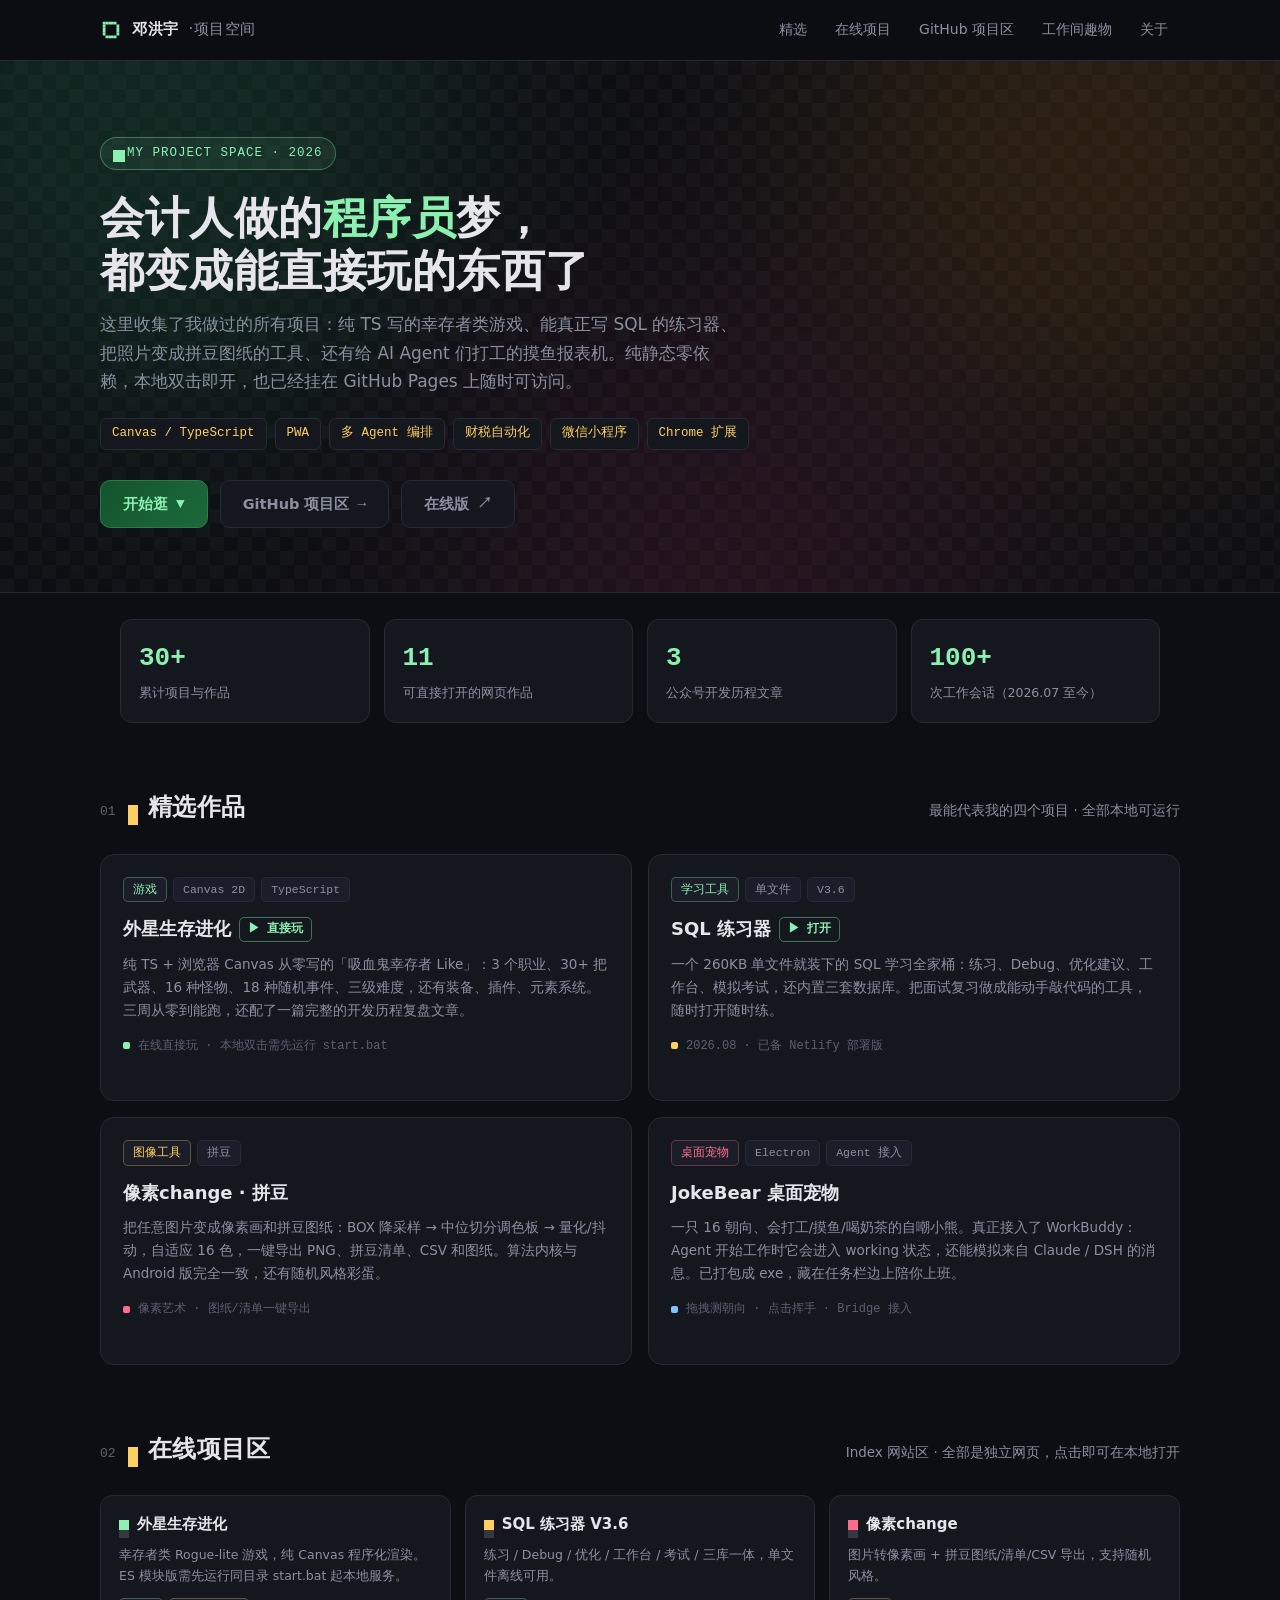
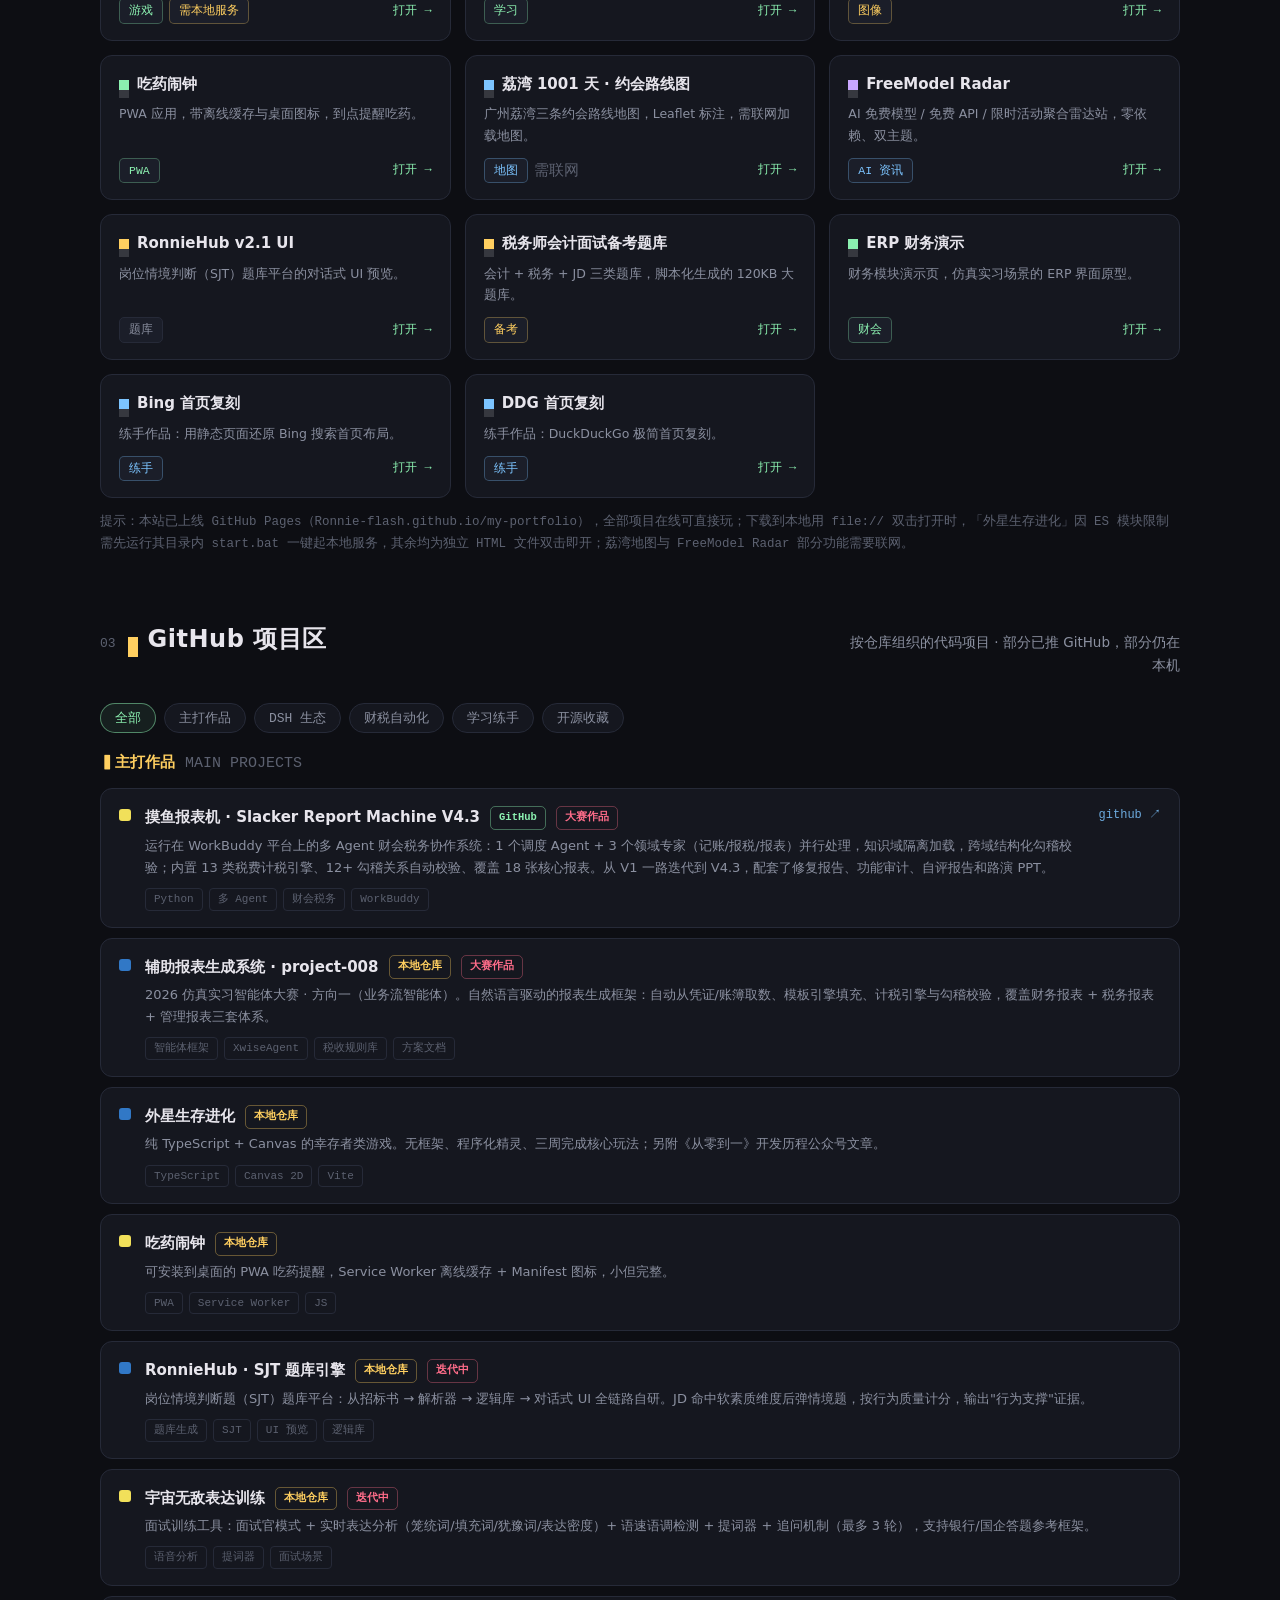
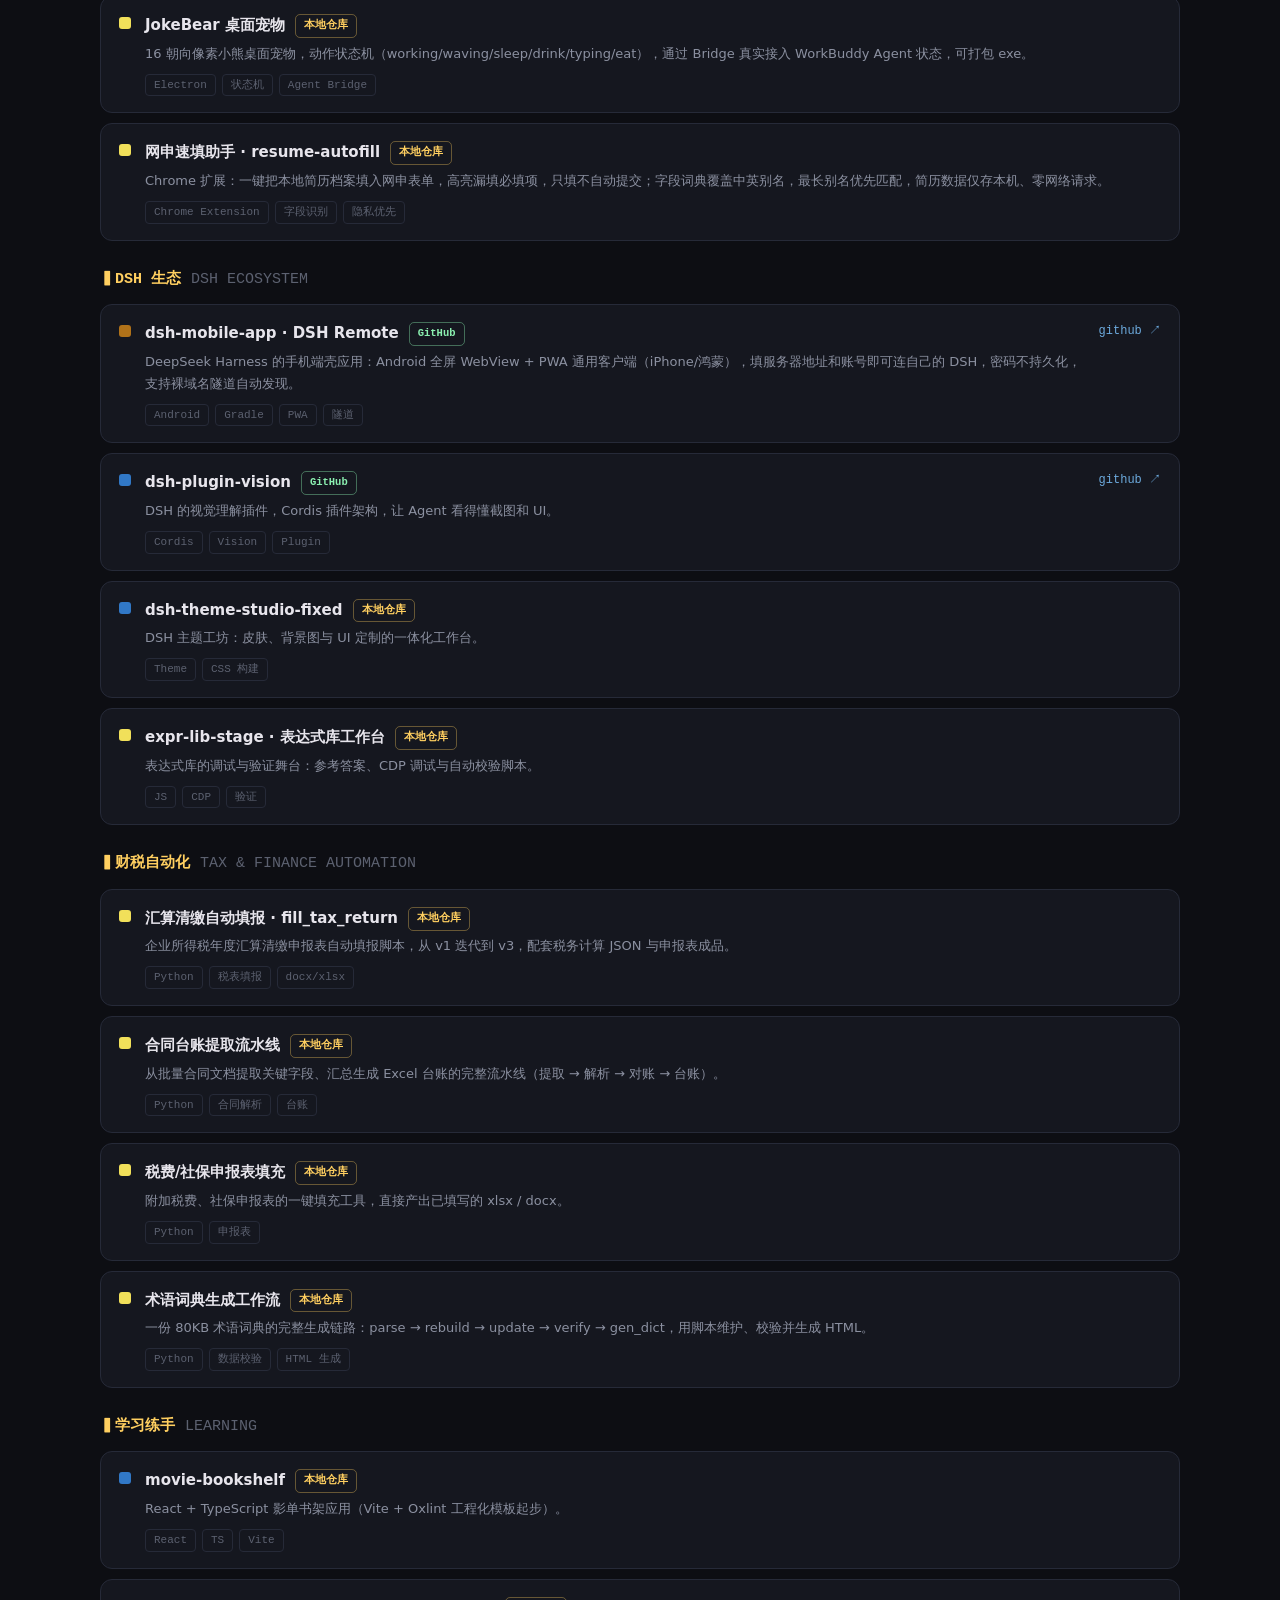
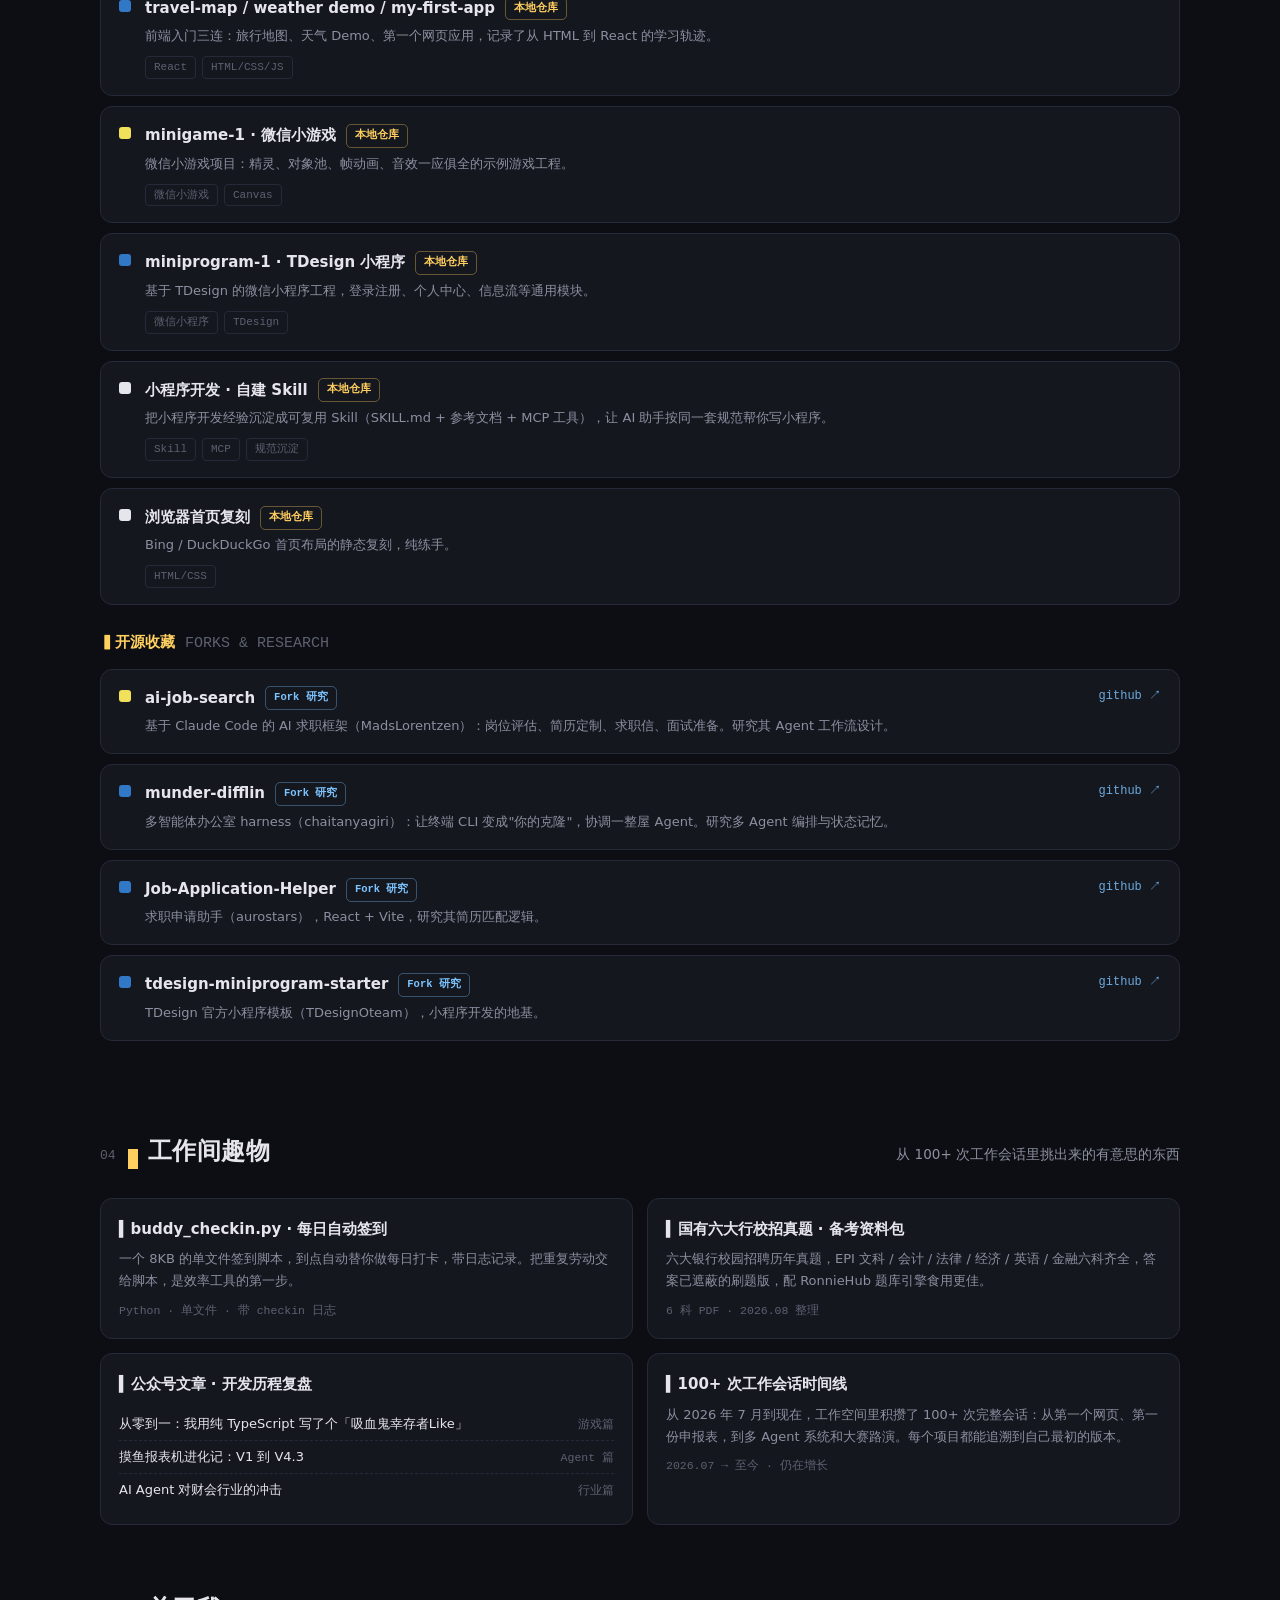
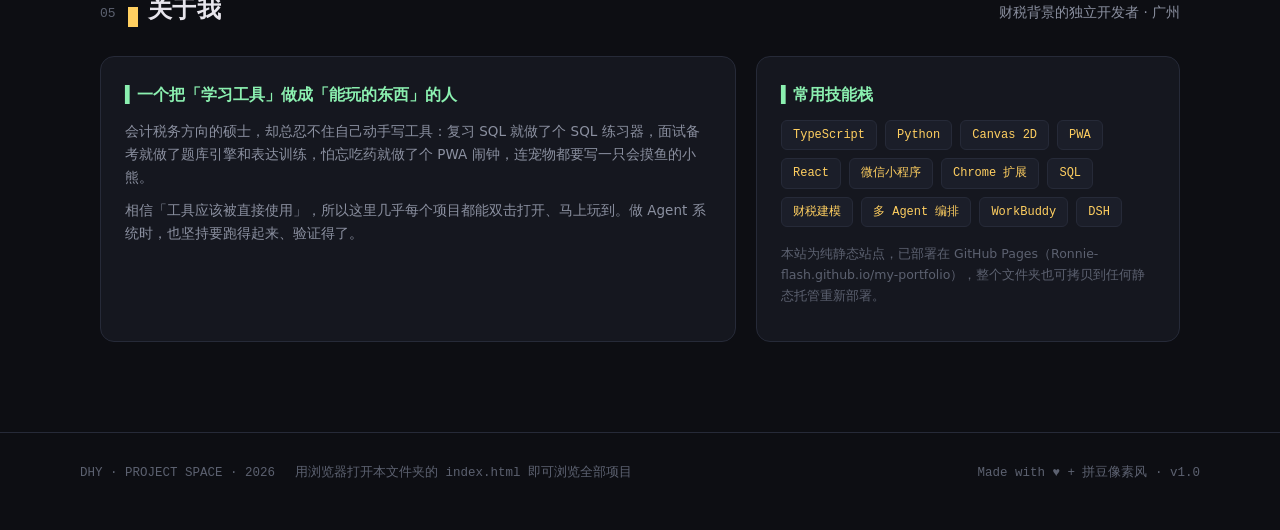
==== commit dad2a2c4: "docs: update copy for online deployment + online link" ====
--- a/index.html
+++ b/index.html
@@ -198,7 +198,7 @@
   <div class="hero-in">
     <span class="hero-eyebrow">MY PROJECT SPACE · 2026</span>
     <h1 class="hero-title">会计人做的<em>程序员</em>梦，<br>都变成能直接玩的东西了</h1>
-    <p class="hero-sub">这里收集了我做过的所有项目：纯 TS 写的幸存者类游戏、能真正写 SQL 的练习器、把照片变成拼豆图纸的工具、还有给 AI Agent 们打工的摸鱼报表机。除游戏需一键起本地服务外，全部网页都能双击直接打开。</p>
+    <p class="hero-sub">这里收集了我做过的所有项目：纯 TS 写的幸存者类游戏、能真正写 SQL 的练习器、把照片变成拼豆图纸的工具、还有给 AI Agent 们打工的摸鱼报表机。纯静态零依赖，本地双击即开，也已经挂在 GitHub Pages 上随时可访问。</p>
     <div class="hero-tags">
       <span class="htag">Canvas / TypeScript</span>
       <span class="htag">PWA</span>
@@ -210,6 +210,7 @@
     <div class="hero-cta">
       <a class="btn primary" href="#web">开始逛 <span class="arr">▼</span></a>
       <a class="btn ghost" href="#github">GitHub 项目区 <span class="arr">→</span></a>
+      <a class="btn ghost" href="https://Ronnie-flash.github.io/my-portfolio/" target="_blank" rel="noopener">在线版 <span class="arr">↗</span></a>
     </div>
   </div>
 </div>
@@ -236,7 +237,7 @@
         <div class="tag-row"><span class="tag g">游戏</span><span class="tag">Canvas 2D</span><span class="tag">TypeScript</span></div>
         <h3>外星生存进化 <span class="play">▶ 直接玩</span></h3>
         <p>纯 TS + 浏览器 Canvas 从零写的「吸血鬼幸存者 Like」：3 个职业、30+ 把武器、16 种怪物、18 种随机事件、三级难度，还有装备、插件、元素系统。三周从零到能跑，还配了一篇完整的开发历程复盘文章。</p>
-        <div class="meta"><span class="dot" style="background:var(--green)"></span>ES 模块构建 · 先双击 start.bat 一键开玩</div>
+        <div class="meta"><span class="dot" style="background:var(--green)"></span>在线直接玩 · 本地双击需先运行 start.bat</div>
         <span class="go">打开 →</span>
       </a>
       <a class="card reveal" href="projects/sql-practice.html">
@@ -329,7 +330,7 @@
         <div class="row"><span class="tag b">练手</span><span class="open">打开 →</span></div>
       </a>
     </div>
-    <p class="note">提示：除「外星生存进化」为 ES 模块构建（浏览器限制 file:// 下加载模块，先双击其目录内 start.bat 一键起本地服务）外，其余均为独立 HTML 文件，双击即可运行；荔湾地图与 FreeModel Radar 部分功能需要联网。</p>
+    <p class="note">提示：本站已上线 GitHub Pages（Ronnie-flash.github.io/my-portfolio），全部项目在线可直接玩；下载到本地用 file:// 双击打开时，「外星生存进化」因 ES 模块限制需先运行其目录内 start.bat 一键起本地服务，其余均为独立 HTML 文件双击即开；荔湾地图与 FreeModel Radar 部分功能需要联网。</p>
   </div>
 </section>
 
@@ -651,7 +652,7 @@
           <span>React</span><span>微信小程序</span><span>Chrome 扩展</span><span>SQL</span>
           <span>财税建模</span><span>多 Agent 编排</span><span>WorkBuddy</span><span>DSH</span>
         </div>
-        <p style="margin-top:16px;color:var(--faint);font-size:12.5px">本站为纯静态站点，整个文件夹拷贝到任何静态托管（GitHub Pages / Netlify）即可上线。</p>
+        <p style="margin-top:16px;color:var(--faint);font-size:12.5px">本站为纯静态站点，已部署在 GitHub Pages（Ronnie-flash.github.io/my-portfolio），整个文件夹也可拷贝到任何静态托管重新部署。</p>
       </div>
     </div>
   </div>
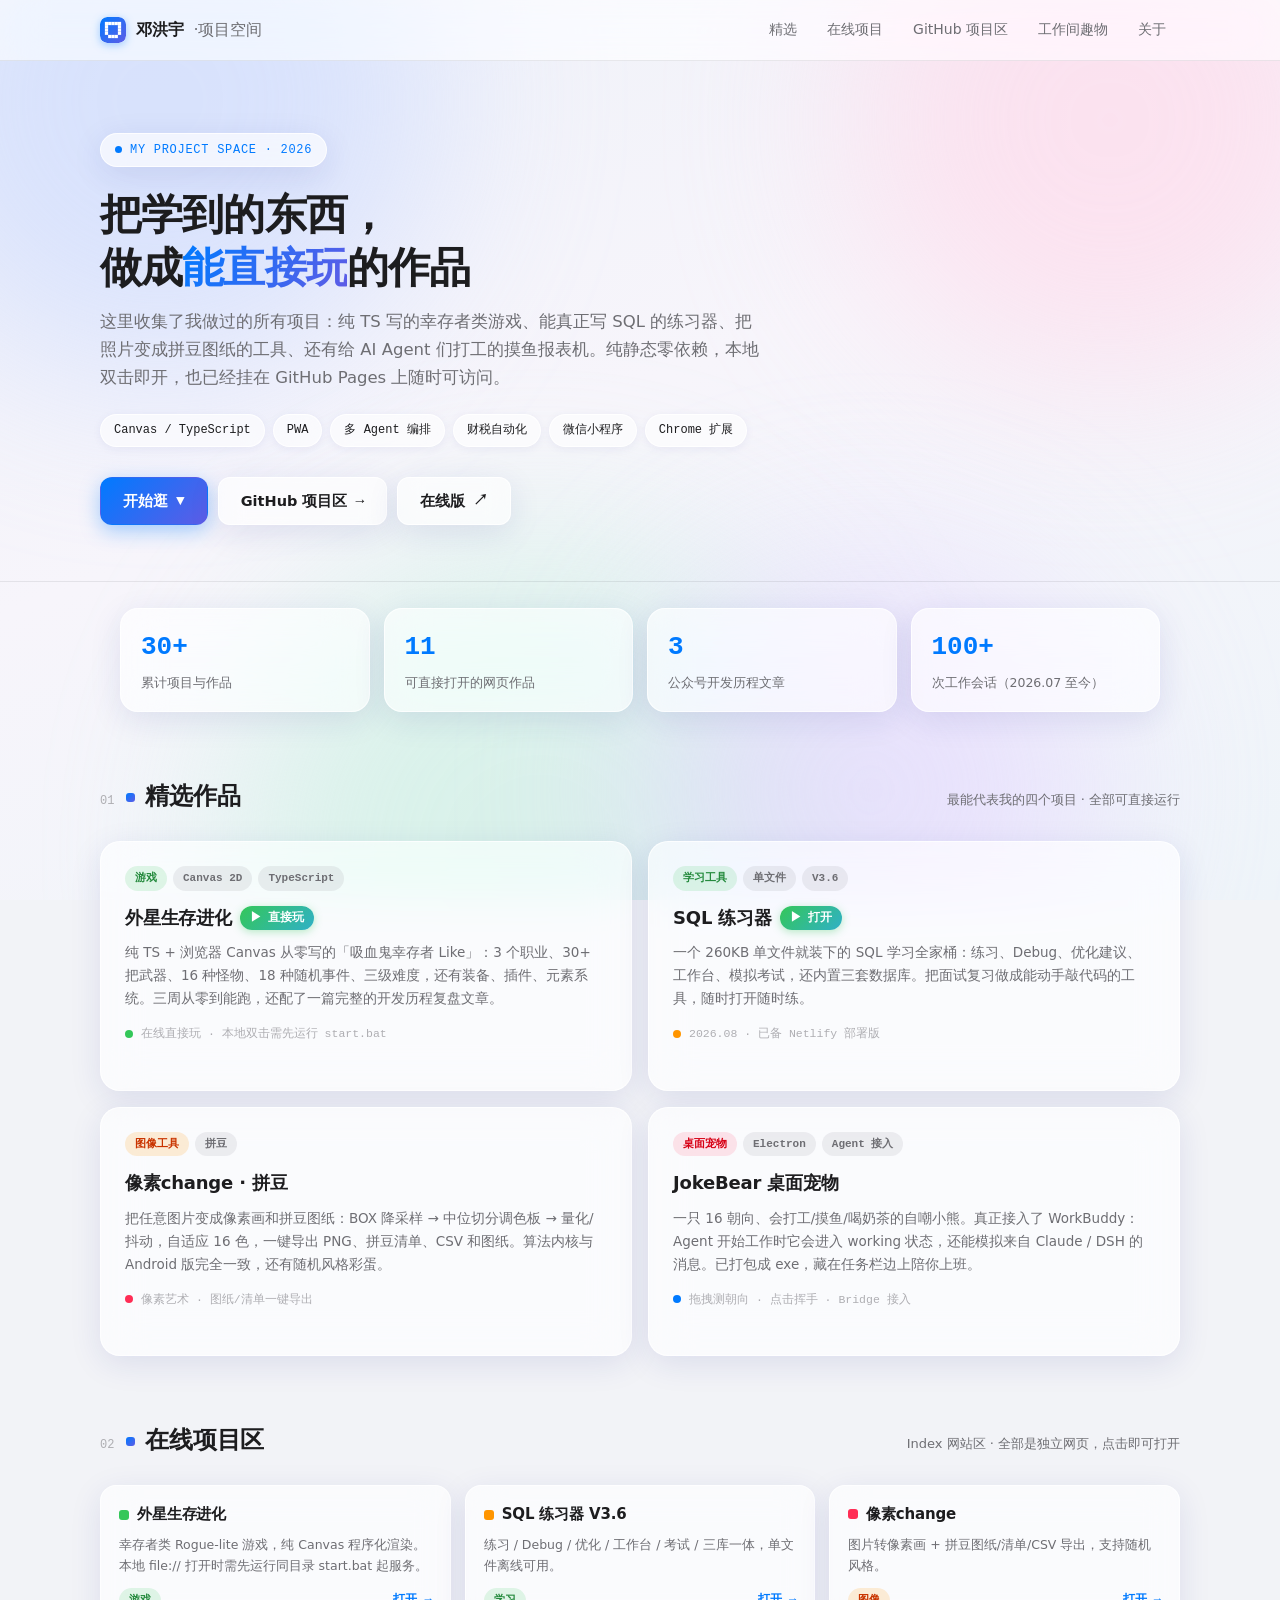
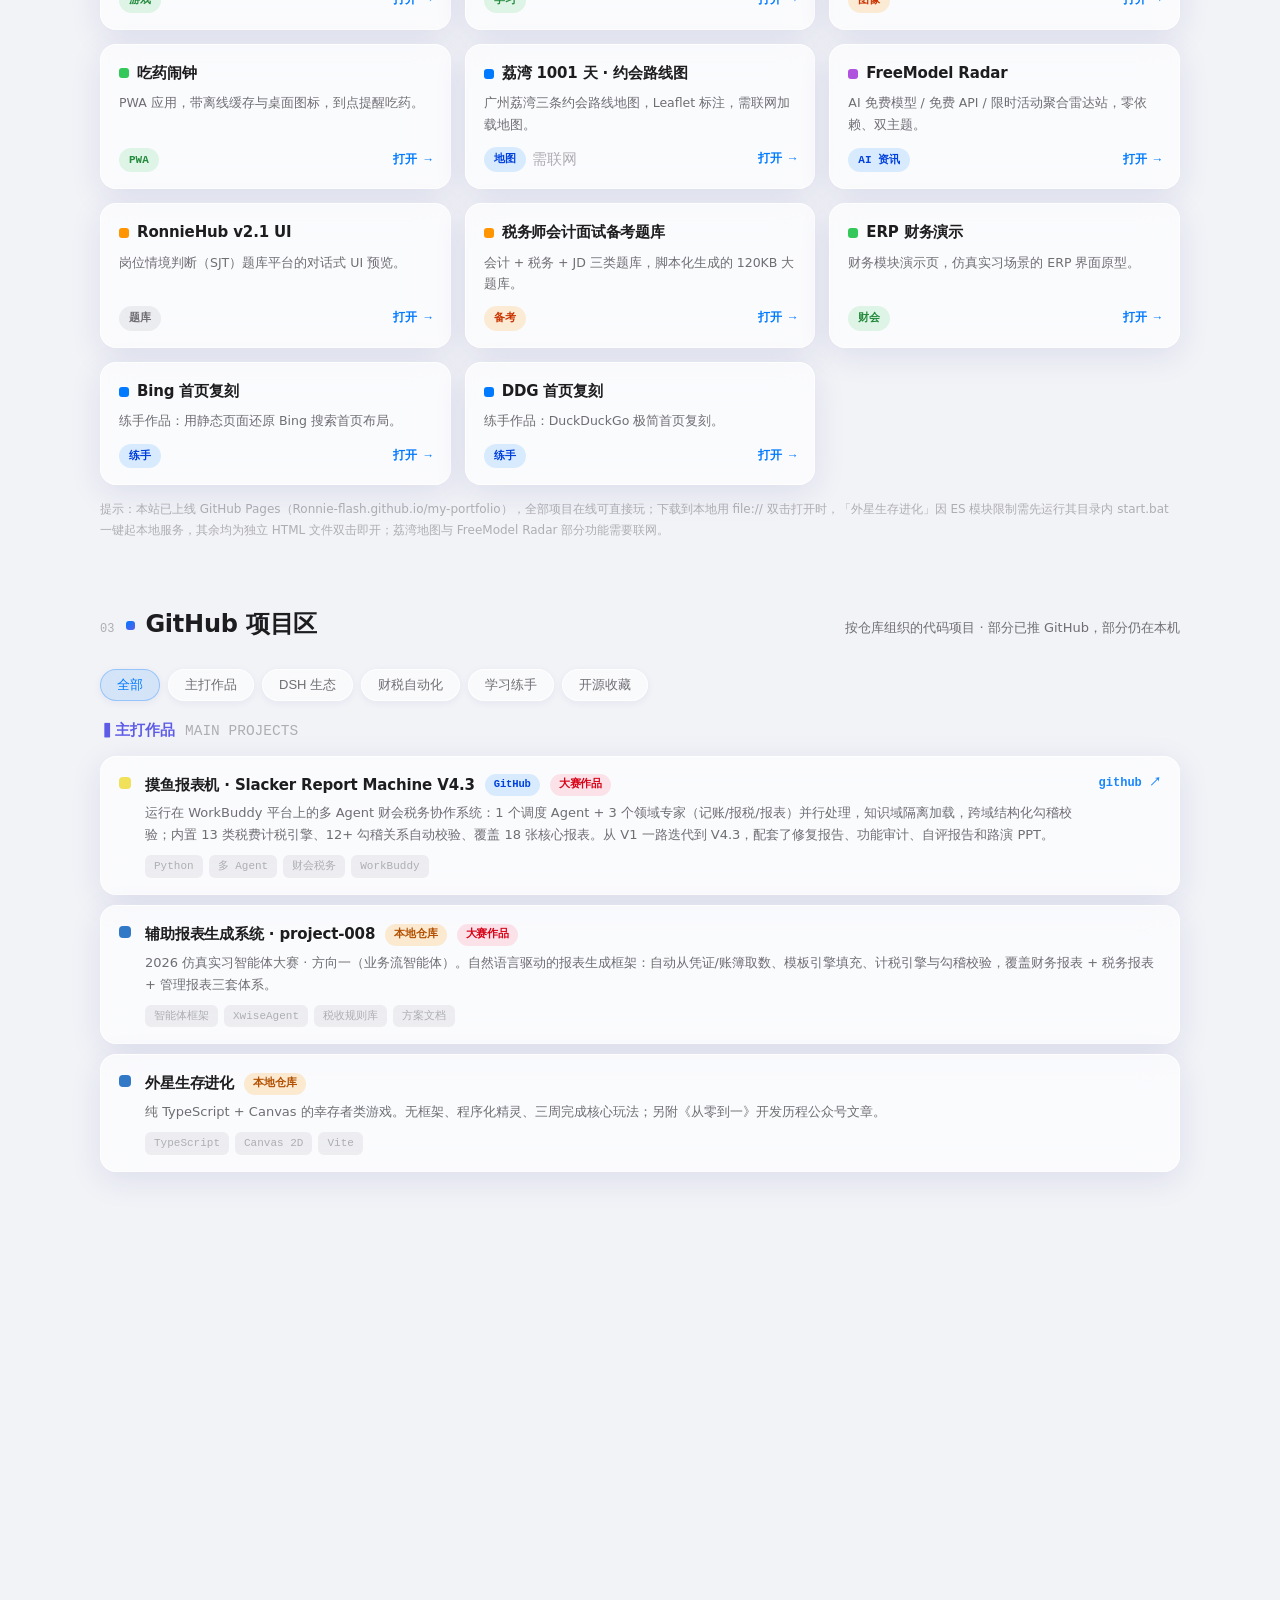
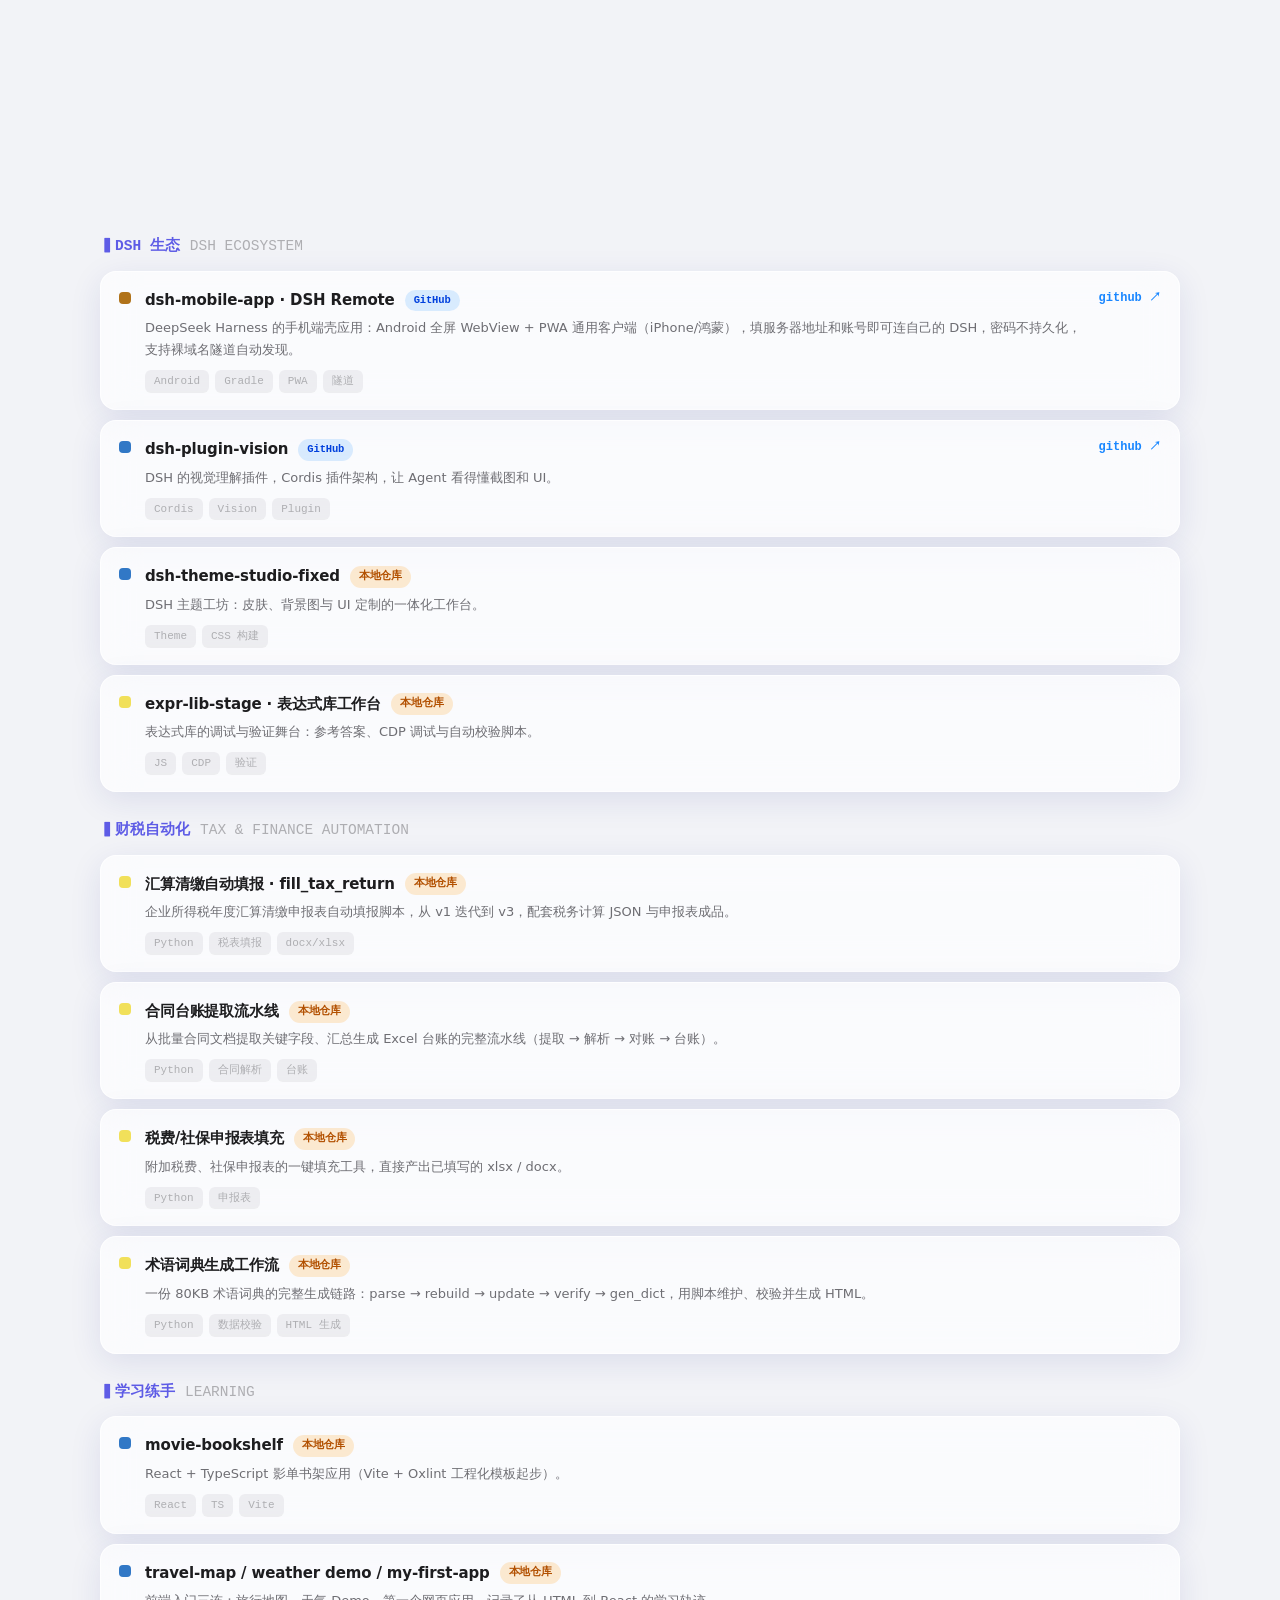
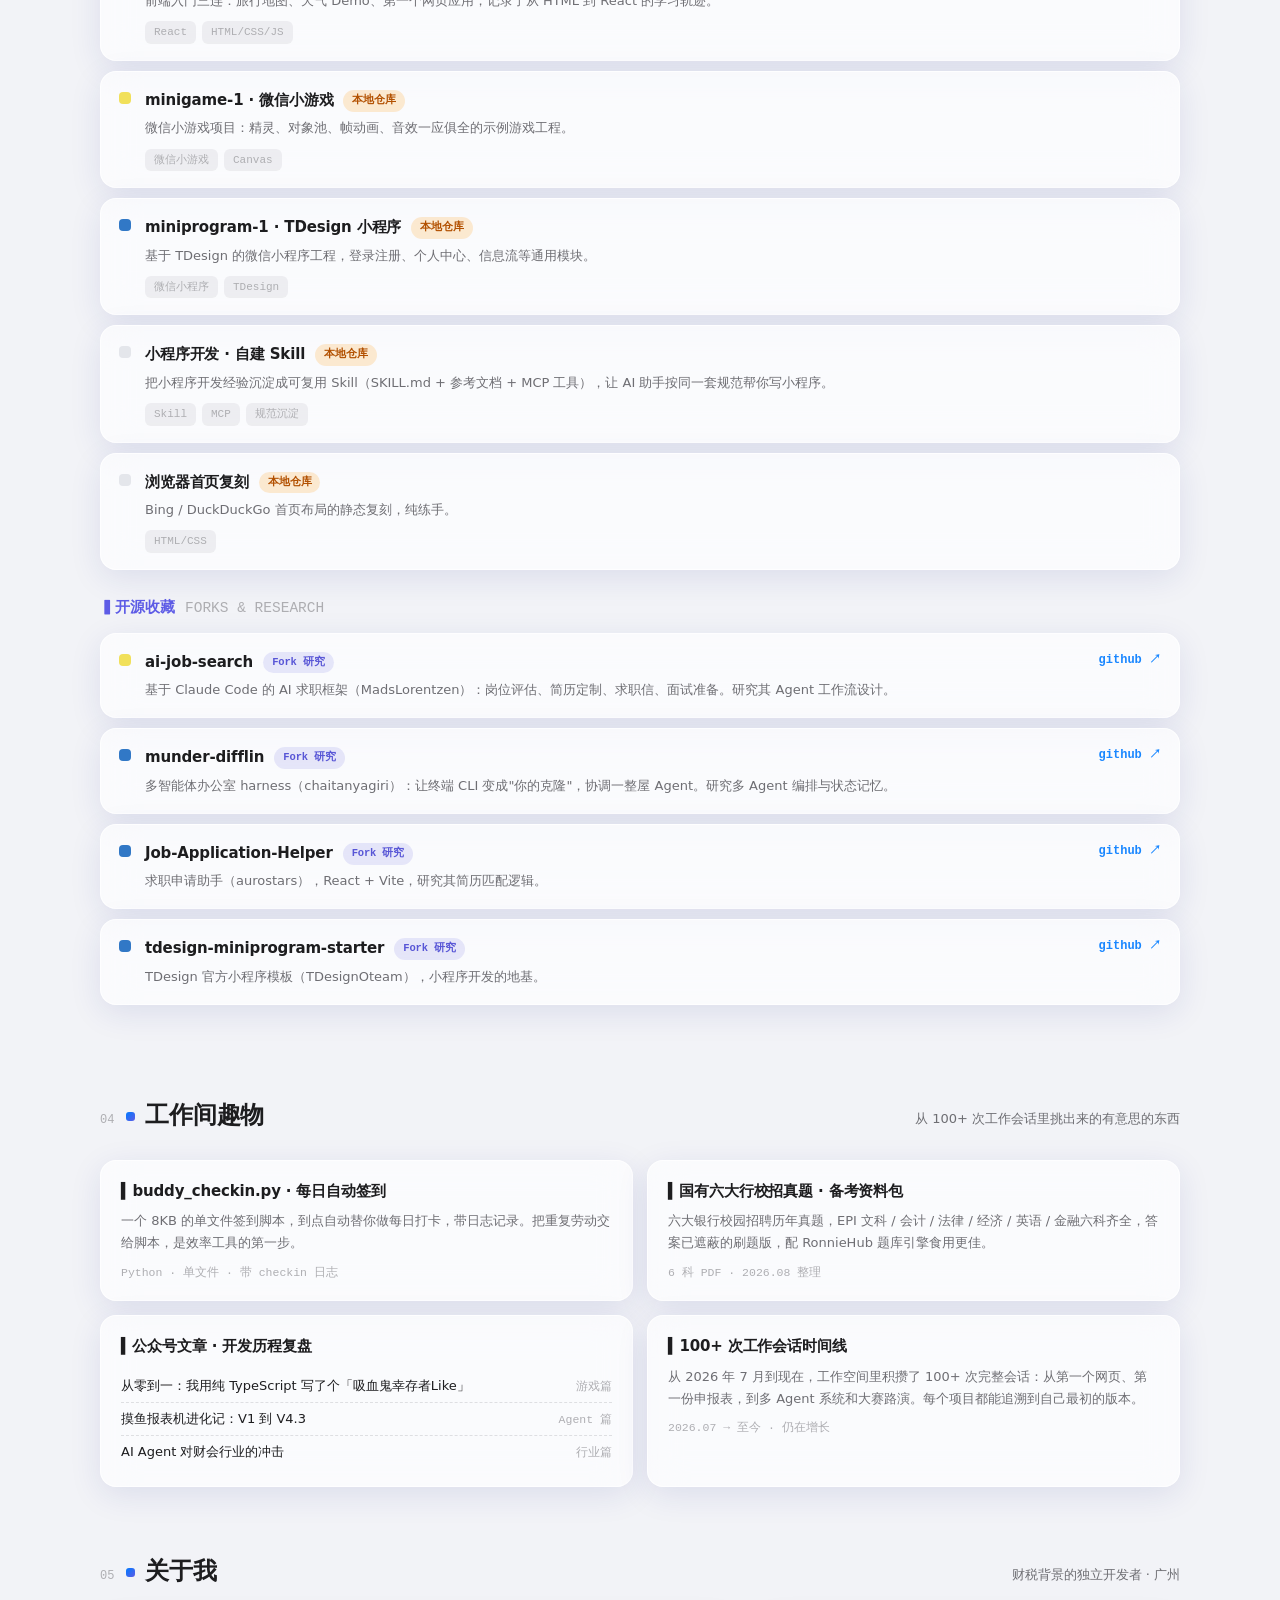
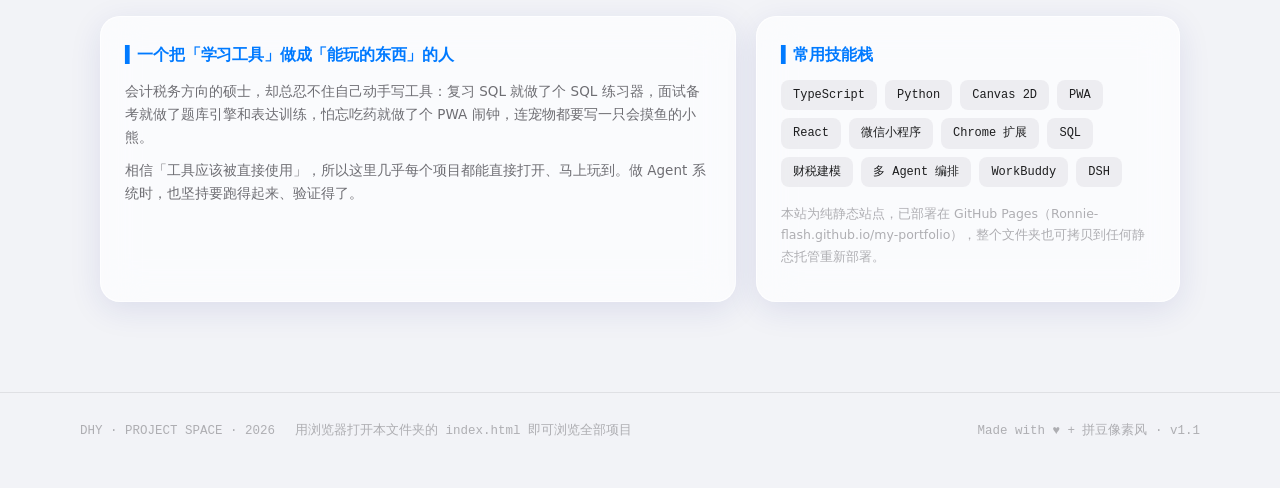
==== commit 73eb3646: "style: iOS frosted glass theme + new hero title" ====
--- a/index.html
+++ b/index.html
@@ -5,150 +5,160 @@
 <meta name="viewport" content="width=device-width, initial-scale=1.0">
 <title>邓洪宇 · 项目空间 | Personal Projects</title>
 <meta name="description" content="会计税务硕士的独立项目集合：游戏、学习工具、财会自动化与各种好玩的小东西。">
-<link rel="icon" href="data:image/svg+xml,<svg xmlns='http://www.w3.org/2000/svg' viewBox='0 0 8 8'><rect width='8' height='8' fill='%230d0e13'/><rect x='1' y='1' width='1' height='1' fill='%238bf0b0'/><rect x='2' y='1' width='1' height='1' fill='%238bf0b0'/><rect x='3' y='1' width='1' height='1' fill='%238bf0b0'/><rect x='4' y='1' width='1' height='1' fill='%238bf0b0'/><rect x='5' y='1' width='1' height='1' fill='%238bf0b0'/><rect x='1' y='2' width='1' height='1' fill='%238bf0b0'/><rect x='6' y='2' width='1' height='1' fill='%238bf0b0'/><rect x='1' y='3' width='1' height='1' fill='%238bf0b0'/><rect x='6' y='3' width='1' height='1' fill='%238bf0b0'/><rect x='1' y='4' width='1' height='1' fill='%238bf0b0'/><rect x='6' y='4' width='1' height='1' fill='%238bf0b0'/><rect x='1' y='5' width='1' height='1' fill='%238bf0b0'/><rect x='6' y='5' width='1' height='1' fill='%238bf0b0'/><rect x='2' y='6' width='1' height='1' fill='%238bf0b0'/><rect x='3' y='6' width='1' height='1' fill='%238bf0b0'/><rect x='4' y='6' width='1' height='1' fill='%238bf0b0'/><rect x='5' y='6' width='1' height='1' fill='%238bf0b0'/></svg>">
+<link rel="icon" href="data:image/svg+xml,<svg xmlns='http://www.w3.org/2000/svg' viewBox='0 0 8 8'><rect width='8' height='8' rx='1.8' fill='%23ffffff'/><rect x='1' y='1' width='1' height='1' fill='%23007aff'/><rect x='2' y='1' width='1' height='1' fill='%23007aff'/><rect x='3' y='1' width='1' height='1' fill='%23007aff'/><rect x='4' y='1' width='1' height='1' fill='%23007aff'/><rect x='5' y='1' width='1' height='1' fill='%23007aff'/><rect x='1' y='2' width='1' height='1' fill='%23007aff'/><rect x='6' y='2' width='1' height='1' fill='%23007aff'/><rect x='1' y='3' width='1' height='1' fill='%23007aff'/><rect x='6' y='3' width='1' height='1' fill='%23007aff'/><rect x='1' y='4' width='1' height='1' fill='%23007aff'/><rect x='6' y='4' width='1' height='1' fill='%23007aff'/><rect x='1' y='5' width='1' height='1' fill='%23007aff'/><rect x='6' y='5' width='1' height='1' fill='%23007aff'/><rect x='2' y='6' width='1' height='1' fill='%23007aff'/><rect x='3' y='6' width='1' height='1' fill='%23007aff'/><rect x='4' y='6' width='1' height='1' fill='%23007aff'/><rect x='5' y='6' width='1' height='1' fill='%23007aff'/></svg>">
 <style>
+/* ============ iOS 毛玻璃主题 ============ */
 :root{
-  --bg:#0d0e13; --panel:#15171f; --panel2:#1b1e29; --line:#262a38;
-  --text:#e7e5ec; --dim:#8b90a0; --faint:#5c6170;
-  --green:#8bf0b0; --gold:#ffcf60; --pink:#ff6d8a; --blue:#7cc4ff; --purple:#c9a7ff;
-  --mono:"Cascadia Code","JetBrains Mono","Fira Code",Consolas,monospace;
-  --sans:"PingFang SC","Microsoft YaHei",system-ui,-apple-system,sans-serif;
+  --bg:#f2f3f7;
+  --text:#1d1d1f; --dim:#6e6e73; --faint:#aeaeb2;
+  --blue:#007aff; --indigo:#5e5ce6; --green:#34c759; --orange:#ff9500;
+  --pink:#ff2d55; --purple:#af52de; --teal:#30b0c7;
+  --card:rgba(255,255,255,.66);
+  --card-border:rgba(255,255,255,.75);
+  --hairline:rgba(60,60,67,.1);
+  --shadow:0 8px 32px rgba(31,38,135,.10);
+  --shadow-hover:0 16px 48px rgba(31,38,135,.18);
+  --mono:"SF Mono","Cascadia Code",Consolas,monospace;
+  --sans:-apple-system,BlinkMacSystemFont,"SF Pro Display","SF Pro Text","PingFang SC","Microsoft YaHei",system-ui,sans-serif;
 }
 *{box-sizing:border-box;margin:0;padding:0}
 html{scroll-behavior:smooth}
-body{background:var(--bg);color:var(--text);font-family:var(--sans);font-size:15px;line-height:1.7;-webkit-font-smoothing:antialiased}
+body{font-family:var(--sans);color:var(--text);font-size:15px;line-height:1.7;-webkit-font-smoothing:antialiased;background:var(--bg);min-height:100vh}
 a{color:inherit;text-decoration:none}
-::selection{background:rgba(139,240,176,.25)}
+::selection{background:rgba(0,122,255,.18)}
+
+/* 背景渐变光斑 */
+.bg-scene{position:fixed;inset:0;z-index:-1;overflow:hidden;background:linear-gradient(160deg,#eef1f8 0%,#f7f5fb 45%,#eef4f9 100%)}
+.blob{position:absolute;border-radius:50%;filter:blur(90px);opacity:.6;pointer-events:none}
+.blob-a{width:560px;height:560px;background:#c9d8ff;top:-180px;left:-120px}
+.blob-b{width:520px;height:520px;background:#ffd6e8;top:-140px;right:-90px}
+.blob-c{width:620px;height:620px;background:#c9f0e0;bottom:-260px;left:18%}
+.blob-d{width:460px;height:460px;background:#e4d6ff;bottom:-120px;right:14%}
 
 /* ---------- 顶部导航 ---------- */
-header{position:sticky;top:0;z-index:50;background:rgba(13,14,19,.82);backdrop-filter:blur(10px);border-bottom:1px solid var(--line)}
-.nav{max-width:1120px;margin:0 auto;display:flex;align-items:center;gap:18px;padding:12px 20px}
-.logo{display:flex;align-items:center;gap:10px;font-weight:800;letter-spacing:.5px}
-.logo .mark{width:22px;height:22px;image-rendering:pixelated;flex:none}
-.nav-links{display:flex;gap:4px;margin-left:auto;flex-wrap:wrap}
-.nav-links a{padding:6px 12px;border-radius:8px;color:var(--dim);font-size:14px;transition:.2s}
-.nav-links a:hover{color:var(--text);background:var(--panel2)}
-.nav-links a.on{color:var(--green)}
-.menu-btn{display:none;background:none;border:1px solid var(--line);color:var(--text);border-radius:8px;padding:6px 10px;font-size:14px;cursor:pointer}
+header{position:sticky;top:0;z-index:50;background:rgba(255,255,255,.62);backdrop-filter:blur(22px) saturate(180%);-webkit-backdrop-filter:blur(22px) saturate(180%);border-bottom:1px solid var(--hairline)}
+.nav{max-width:1120px;margin:0 auto;display:flex;align-items:center;gap:18px;padding:11px 20px}
+.logo{display:flex;align-items:center;gap:10px;font-weight:700;letter-spacing:-.01em;font-size:16px}
+.logo .mark{width:26px;height:26px;flex:none;border-radius:7px;box-shadow:0 2px 8px rgba(0,122,255,.35)}
+.nav-links{display:flex;gap:2px;margin-left:auto;flex-wrap:wrap}
+.nav-links a{padding:7px 14px;border-radius:10px;color:var(--dim);font-size:14px;font-weight:500;transition:.2s}
+.nav-links a:hover{color:var(--text);background:rgba(120,120,128,.12)}
+.nav-links a.on{color:var(--blue)}
+.menu-btn{display:none;background:rgba(120,120,128,.12);border:none;color:var(--text);border-radius:10px;padding:7px 12px;font-size:15px;cursor:pointer}
 
 /* ---------- Hero ---------- */
-.hero{position:relative;overflow:hidden;border-bottom:1px solid var(--line)}
-.hero::before{content:"";position:absolute;inset:0;background:
-  repeating-conic-gradient(rgba(255,255,255,.025) 0 25%,transparent 0 50%) 0 0/28px 28px;
-  pointer-events:none}
-.hero-glow{position:absolute;width:560px;height:560px;border-radius:50%;filter:blur(120px);opacity:.28;pointer-events:none}
-.glow-a{background:#1e6b46;top:-220px;left:-120px}
-.glow-b{background:#7a4b0f;top:-180px;right:-100px}
-.glow-c{background:#5a1f3a;bottom:-260px;left:35%}
-.hero-in{position:relative;max-width:1120px;margin:0 auto;padding:76px 20px 64px}
-.hero-eyebrow{display:inline-flex;align-items:center;gap:8px;font-family:var(--mono);font-size:12.5px;color:var(--green);border:1px solid rgba(139,240,176,.35);background:rgba(139,240,176,.07);padding:5px 12px;border-radius:99px;letter-spacing:1px}
-.hero-eyebrow::before{content:"";width:6px;height:6px;background:var(--green);image-rendering:pixelated;box-shadow:6px 0 0 var(--green),0 6px 0 var(--green),6px 6px 0 var(--green)}
-h1.hero-title{font-size:44px;line-height:1.2;font-weight:900;letter-spacing:.5px;margin:22px 0 6px}
-h1.hero-title em{font-style:normal;color:var(--green)}
-.hero-sub{color:var(--dim);font-size:17px;max-width:640px;margin-top:12px}
+.hero{position:relative;overflow:hidden;border-bottom:1px solid var(--hairline)}
+.hero-in{max-width:1120px;margin:0 auto;padding:72px 20px 56px}
+.hero-eyebrow{display:inline-flex;align-items:center;gap:8px;font-family:var(--mono);font-size:12px;color:var(--blue);background:rgba(255,255,255,.65);backdrop-filter:blur(12px);-webkit-backdrop-filter:blur(12px);border:1px solid rgba(255,255,255,.8);padding:6px 14px;border-radius:999px;box-shadow:var(--shadow);letter-spacing:.06em}
+.hero-eyebrow::before{content:"";width:7px;height:7px;border-radius:50%;background:var(--blue)}
+h1.hero-title{font-size:42px;line-height:1.25;font-weight:800;letter-spacing:-.02em;margin:22px 0 6px}
+h1.hero-title em{font-style:normal;background:linear-gradient(120deg,var(--blue),var(--indigo));-webkit-background-clip:text;background-clip:text;-webkit-text-fill-color:transparent}
+.hero-sub{color:var(--dim);font-size:16.5px;max-width:660px;margin-top:14px}
 .hero-tags{display:flex;flex-wrap:wrap;gap:8px;margin-top:22px}
-.htag{font-family:var(--mono);font-size:12.5px;color:var(--gold);border:1px solid var(--line);background:var(--panel);padding:4px 11px;border-radius:6px}
-.hero-cta{display:flex;gap:12px;margin-top:30px;flex-wrap:wrap}
-.btn{display:inline-flex;align-items:center;gap:8px;padding:11px 22px;border-radius:10px;font-size:14.5px;font-weight:600;border:1px solid var(--line);background:var(--panel);transition:.2s;cursor:pointer}
-.btn:hover{transform:translateY(-2px);border-color:var(--green)}
-.btn.primary{background:linear-gradient(135deg,#14532d,#1d6a3c);border-color:#2e7a4c;color:var(--green)}
-.btn.ghost{color:var(--dim)}
-.btn.ghost:hover{color:var(--text);border-color:var(--blue)}
+.htag{font-family:var(--mono);font-size:12px;color:var(--text);background:rgba(255,255,255,.6);backdrop-filter:blur(10px);-webkit-backdrop-filter:blur(10px);border:1px solid rgba(255,255,255,.85);box-shadow:0 2px 10px rgba(31,38,135,.06);padding:5px 13px;border-radius:999px}
+.hero-cta{display:flex;gap:10px;margin-top:30px;flex-wrap:wrap}
+.btn{display:inline-flex;align-items:center;gap:8px;padding:11px 22px;border-radius:12px;font-size:14.5px;font-weight:600;transition:.2s;cursor:pointer;border:1px solid transparent}
+.btn:hover{transform:translateY(-2px)}
+.btn.primary{background:linear-gradient(135deg,#007aff,#5e5ce6);color:#fff;box-shadow:0 6px 20px rgba(0,122,255,.35)}
+.btn.primary:hover{box-shadow:0 10px 28px rgba(0,122,255,.45)}
+.btn.ghost{background:rgba(255,255,255,.65);backdrop-filter:blur(12px);-webkit-backdrop-filter:blur(12px);border:1px solid rgba(255,255,255,.85);color:var(--text);box-shadow:var(--shadow)}
+.btn.ghost:hover{background:rgba(255,255,255,.9)}
 .btn .arr{font-family:var(--mono)}
+
 /* 统计条 */
 .stats{max-width:1120px;margin:0 auto;display:grid;grid-template-columns:repeat(4,1fr);gap:14px;padding:26px 20px 0}
-.stat{background:var(--panel);border:1px solid var(--line);border-radius:12px;padding:16px 18px}
-.stat b{display:block;font-size:26px;font-family:var(--mono);color:var(--green)}
+.stat{background:var(--card);backdrop-filter:blur(20px) saturate(180%);-webkit-backdrop-filter:blur(20px) saturate(180%);border:1px solid var(--card-border);border-radius:18px;padding:16px 20px;box-shadow:var(--shadow)}
+.stat b{display:block;font-size:26px;font-family:var(--mono);color:var(--blue)}
 .stat span{font-size:12.5px;color:var(--dim)}
 
 /* ---------- 区块通用 ---------- */
 section{padding:64px 0 0}
 .wrap{max-width:1120px;margin:0 auto;padding:0 20px}
-.sec-head{display:flex;align-items:baseline;gap:12px;margin-bottom:26px}
-.sec-no{font-family:var(--mono);font-size:13px;color:var(--faint)}
-.sec-title{font-size:24px;font-weight:800;letter-spacing:.5px}
-.sec-title::before{content:"";display:inline-block;width:10px;height:10px;margin-right:10px;background:var(--gold);image-rendering:pixelated;box-shadow:0 10px 0 var(--gold)}
-.sec-desc{color:var(--dim);font-size:13.5px;margin-left:auto;text-align:right;max-width:340px}
+.sec-head{display:flex;align-items:baseline;gap:12px;margin-bottom:24px}
+.sec-no{font-family:var(--mono);font-size:12px;color:var(--faint)}
+.sec-title{font-size:24px;font-weight:700;letter-spacing:-.01em}
+.sec-title::before{content:"";display:inline-block;width:9px;height:9px;margin-right:10px;border-radius:3px;background:linear-gradient(135deg,var(--blue),var(--indigo));vertical-align:2px}
+.sec-desc{color:var(--dim);font-size:13px;margin-left:auto;text-align:right;max-width:340px}
 
 /* ---------- 精选 ---------- */
 .feat-grid{display:grid;grid-template-columns:repeat(2,1fr);gap:16px}
-.card{position:relative;display:flex;flex-direction:column;background:var(--panel);border:1px solid var(--line);border-radius:14px;padding:22px;transition:.22s;overflow:hidden}
-.card:hover{transform:translateY(-4px);border-color:#3a4152;box-shadow:0 14px 40px rgba(0,0,0,.4)}
-.card::after{content:"";position:absolute;top:0;left:0;width:100%;height:2px;background:linear-gradient(90deg,var(--green),transparent 60%);opacity:0;transition:.25s}
+.card{position:relative;display:flex;flex-direction:column;background:var(--card);backdrop-filter:blur(22px) saturate(180%);-webkit-backdrop-filter:blur(22px) saturate(180%);border:1px solid var(--card-border);border-radius:20px;padding:24px;box-shadow:var(--shadow);transition:.25s;overflow:hidden}
+.card:hover{transform:translateY(-4px);box-shadow:var(--shadow-hover);background:rgba(255,255,255,.82)}
+.card::after{content:"";position:absolute;top:0;left:0;right:0;height:2px;background:linear-gradient(90deg,var(--blue),transparent 65%);opacity:0;transition:.25s}
 .card:hover::after{opacity:1}
 .card .tag-row{display:flex;gap:6px;flex-wrap:wrap;margin-bottom:12px}
-.tag{font-family:var(--mono);font-size:11.5px;padding:2px 9px;border-radius:5px;background:var(--panel2);border:1px solid var(--line);color:var(--dim)}
-.tag.g{color:var(--green);border-color:rgba(139,240,176,.3)}
-.tag.o{color:var(--gold);border-color:rgba(255,207,96,.3)}
-.tag.p{color:var(--pink);border-color:rgba(255,109,138,.3)}
-.tag.b{color:var(--blue);border-color:rgba(124,196,255,.3)}
-.card h3{font-size:18px;font-weight:800;margin-bottom:8px;display:flex;align-items:center;gap:8px}
-.card h3 .play{font-family:var(--mono);font-size:12px;color:var(--green);border:1px solid rgba(139,240,176,.4);padding:1px 8px;border-radius:5px;font-weight:600}
+.tag{font-family:var(--mono);font-size:11px;padding:3px 10px;border-radius:999px;background:rgba(120,120,128,.12);color:var(--dim);font-weight:600}
+.tag.g{color:#248a3d;background:rgba(52,199,89,.14)}
+.tag.o{color:#c93400;background:rgba(255,149,0,.16)}
+.tag.p{color:#d70015;background:rgba(255,45,85,.12)}
+.tag.b{color:#0040dd;background:rgba(10,132,255,.14)}
+.card h3{font-size:18px;font-weight:700;letter-spacing:-.01em;margin-bottom:8px;display:flex;align-items:center;gap:8px}
+.card h3 .play{font-family:var(--mono);font-size:11.5px;color:#fff;background:linear-gradient(135deg,var(--green),var(--teal));padding:2px 10px;border-radius:999px;font-weight:600;box-shadow:0 2px 8px rgba(52,199,89,.35)}
 .card p{color:var(--dim);font-size:13.5px;flex:1}
-.card .meta{display:flex;align-items:center;gap:8px;margin-top:14px;font-family:var(--mono);font-size:12px;color:var(--faint)}
-.card .meta .dot{width:7px;height:7px;border-radius:2px;image-rendering:pixelated}
-.card .go{margin-left:auto;color:var(--green);font-family:var(--mono);font-size:13px;opacity:0;transition:.2s}
+.card .meta{display:flex;align-items:center;gap:8px;margin-top:14px;font-family:var(--mono);font-size:11.5px;color:var(--faint)}
+.card .meta .dot{width:8px;height:8px;border-radius:50%}
+.card .go{margin-left:auto;color:var(--blue);font-family:var(--mono);font-size:13px;opacity:0;transition:.2s;font-weight:600}
 .card:hover .go{opacity:1}
 
 /* ---------- 在线项目 ---------- */
 .web-grid{display:grid;grid-template-columns:repeat(3,1fr);gap:14px}
-.mini{background:var(--panel);border:1px solid var(--line);border-radius:12px;padding:16px 18px;transition:.2s;display:flex;flex-direction:column}
-.mini:hover{transform:translateY(-3px);border-color:#3a4152}
-.mini h4{font-size:15px;font-weight:700;display:flex;align-items:center;gap:8px}
-.mini h4 .ico{width:10px;height:10px;flex:none;image-rendering:pixelated;box-shadow:0 8px 0 rgba(255,255,255,.14)}
+.mini{background:var(--card);backdrop-filter:blur(18px) saturate(180%);-webkit-backdrop-filter:blur(18px) saturate(180%);border:1px solid var(--card-border);border-radius:16px;padding:16px 18px;box-shadow:var(--shadow);transition:.2s;display:flex;flex-direction:column}
+.mini:hover{transform:translateY(-3px);box-shadow:var(--shadow-hover);background:rgba(255,255,255,.82)}
+.mini h4{font-size:15px;font-weight:600;letter-spacing:-.01em;display:flex;align-items:center;gap:8px}
+.mini h4 .ico{width:10px;height:10px;flex:none;border-radius:3px;background:var(--blue)}
 .mini p{color:var(--dim);font-size:12.5px;margin-top:6px;flex:1}
 .mini .row{display:flex;align-items:center;gap:6px;margin-top:12px;flex-wrap:wrap}
-.mini .open{margin-left:auto;font-family:var(--mono);font-size:12px;color:var(--green)}
+.mini .open{margin-left:auto;font-family:var(--mono);font-size:12px;color:var(--blue);font-weight:600}
 .mini .off{color:var(--faint)}
-.note{color:var(--faint);font-size:12.5px;margin-top:14px;font-family:var(--mono)}
+.note{color:var(--faint);font-size:12px;margin-top:14px}
 
 /* ---------- GitHub 区 ---------- */
 .chips{display:flex;gap:8px;flex-wrap:wrap;margin-bottom:18px}
-.chip{font-size:13px;color:var(--dim);border:1px solid var(--line);background:var(--panel);padding:5px 14px;border-radius:99px;cursor:pointer;transition:.2s;font-family:var(--mono)}
+.chip{font-size:13px;font-weight:500;color:var(--dim);border:1px solid rgba(255,255,255,.8);background:rgba(255,255,255,.55);backdrop-filter:blur(12px);-webkit-backdrop-filter:blur(12px);padding:6px 16px;border-radius:999px;cursor:pointer;transition:.2s;box-shadow:0 2px 8px rgba(31,38,135,.06)}
 .chip:hover{color:var(--text)}
-.chip.on{color:var(--green);border-color:rgba(139,240,176,.5);background:rgba(139,240,176,.08)}
-.repo{display:flex;gap:14px;align-items:flex-start;background:var(--panel);border:1px solid var(--line);border-radius:12px;padding:16px 18px;margin-bottom:10px;transition:.18s}
-.repo:hover{border-color:#3a4152;transform:translateX(3px)}
-.repo .lang{width:12px;height:12px;border-radius:3px;flex:none;margin-top:4px}
-.repo h4{font-size:15px;font-weight:700;display:flex;align-items:center;gap:10px;flex-wrap:wrap}
-.repo h4 a{color:var(--green)}
+.chip.on{color:var(--blue);background:rgba(0,122,255,.12);border-color:rgba(0,122,255,.3)}
+.repo{display:flex;gap:14px;align-items:flex-start;background:var(--card);backdrop-filter:blur(18px) saturate(180%);-webkit-backdrop-filter:blur(18px) saturate(180%);border:1px solid var(--card-border);border-radius:16px;padding:16px 18px;margin-bottom:10px;box-shadow:var(--shadow);transition:.18s}
+.repo:hover{box-shadow:var(--shadow-hover);transform:translateX(3px);background:rgba(255,255,255,.82)}
+.repo .lang{width:12px;height:12px;border-radius:4px;flex:none;margin-top:4px}
+.repo h4{font-size:15px;font-weight:600;letter-spacing:-.01em;display:flex;align-items:center;gap:10px;flex-wrap:wrap}
+.repo h4 a{color:var(--blue)}
 .repo h4 a:hover{text-decoration:underline}
-.badge{font-family:var(--mono);font-size:10.5px;padding:2px 8px;border-radius:5px;border:1px solid var(--line);color:var(--dim)}
-.badge.gh{color:var(--green);border-color:rgba(139,240,176,.4)}
-.badge.local{color:var(--gold);border-color:rgba(255,207,96,.35)}
-.badge.fork{color:var(--blue);border-color:rgba(124,196,255,.35)}
-.badge.wip{color:var(--pink);border-color:rgba(255,109,138,.35)}
+.badge{font-family:var(--mono);font-size:10.5px;padding:2px 9px;border-radius:999px;background:rgba(120,120,128,.14);color:var(--dim);font-weight:600}
+.badge.gh{color:#0040dd;background:rgba(10,132,255,.14)}
+.badge.local{color:#b25000;background:rgba(255,149,0,.18)}
+.badge.fork{color:#5856d6;background:rgba(88,86,214,.13)}
+.badge.wip{color:#d70015;background:rgba(255,45,85,.12)}
 .repo p{color:var(--dim);font-size:13px;margin-top:4px}
 .repo .techs{display:flex;gap:6px;flex-wrap:wrap;margin-top:9px}
-.repo .techs span{font-family:var(--mono);font-size:11px;color:var(--faint);border:1px solid var(--line);padding:1px 8px;border-radius:4px}
-.repo .ghlink{margin-left:auto;flex:none;font-family:var(--mono);font-size:12px;color:var(--blue);opacity:.85}
+.repo .techs span{font-family:var(--mono);font-size:11px;color:var(--faint);background:rgba(120,120,128,.1);border-radius:6px;padding:2px 9px}
+.repo .ghlink{margin-left:auto;flex:none;font-family:var(--mono);font-size:12px;color:var(--blue);opacity:.9;font-weight:600}
 .repo .ghlink:hover{opacity:1;text-decoration:underline}
 .grp{margin-bottom:26px}
-.grp-title{display:flex;align-items:center;gap:10px;font-size:15px;font-weight:800;color:var(--gold);margin-bottom:12px;font-family:var(--mono)}
+.grp-title{display:flex;align-items:center;gap:10px;font-size:14.5px;font-weight:700;color:var(--indigo);margin-bottom:12px;font-family:var(--mono)}
 .grp-title .n{color:var(--faint);font-weight:400}
 
 /* ---------- 工作间趣物 ---------- */
 .wb-grid{display:grid;grid-template-columns:repeat(2,1fr);gap:14px}
-.wb{background:var(--panel);border:1px solid var(--line);border-radius:12px;padding:18px}
-.wb h4{font-size:15px;font-weight:700;display:flex;align-items:center;gap:8px}
+.wb{background:var(--card);backdrop-filter:blur(18px) saturate(180%);-webkit-backdrop-filter:blur(18px) saturate(180%);border:1px solid var(--card-border);border-radius:16px;padding:18px 20px;box-shadow:var(--shadow)}
+.wb h4{font-size:15px;font-weight:600;letter-spacing:-.01em;display:flex;align-items:center;gap:8px}
 .wb p{color:var(--dim);font-size:13px;margin-top:6px}
 .wb .meta{font-family:var(--mono);font-size:11.5px;color:var(--faint);margin-top:8px}
 .wb-list{margin-top:10px;list-style:none}
-.wb-list li{display:flex;gap:10px;align-items:baseline;font-size:13px;color:var(--dim);padding:5px 0;border-bottom:1px dashed var(--line)}
+.wb-list li{display:flex;gap:10px;align-items:baseline;font-size:13px;color:var(--dim);padding:5px 0;border-bottom:1px dashed rgba(60,60,67,.15)}
 .wb-list li:last-child{border-bottom:none}
 .wb-list .t{color:var(--text)}
 .wb-list .d{margin-left:auto;font-family:var(--mono);font-size:11.5px;color:var(--faint);flex:none}
 
 /* ---------- 关于 ---------- */
 .about{display:grid;grid-template-columns:1.2fr .8fr;gap:20px;padding-bottom:20px}
-.about-card{background:var(--panel);border:1px solid var(--line);border-radius:14px;padding:24px}
-.about-card h3{font-size:16px;font-weight:800;margin-bottom:12px;color:var(--green)}
+.about-card{background:var(--card);backdrop-filter:blur(20px) saturate(180%);-webkit-backdrop-filter:blur(20px) saturate(180%);border:1px solid var(--card-border);border-radius:20px;padding:24px;box-shadow:var(--shadow)}
+.about-card h3{font-size:16px;font-weight:700;letter-spacing:-.01em;margin-bottom:12px;color:var(--blue)}
 .about-card p{color:var(--dim);font-size:13.5px;margin-bottom:10px}
 .skills{display:flex;flex-wrap:wrap;gap:8px}
-.skills span{font-family:var(--mono);font-size:12px;border:1px solid var(--line);background:var(--panel2);padding:4px 11px;border-radius:6px;color:var(--gold)}
+.skills span{font-family:var(--mono);font-size:12px;background:rgba(120,120,128,.1);border-radius:8px;padding:5px 12px;color:var(--text)}
 
 /* ---------- 页脚 ---------- */
-footer{border-top:1px solid var(--line);margin-top:70px;padding:30px 20px 46px;color:var(--faint);font-size:12.5px;font-family:var(--mono)}
+footer{border-top:1px solid var(--hairline);margin-top:70px;padding:28px 20px 46px;color:var(--faint);font-size:12.5px;font-family:var(--mono)}
 .foot-in{max-width:1120px;margin:0 auto;display:flex;gap:20px;flex-wrap:wrap;align-items:center}
 .foot-in .right{margin-left:auto}
 
@@ -162,7 +172,7 @@
   .sec-desc{display:none}
 }
 @media(max-width:640px){
-  .nav-links{display:none;position:absolute;top:100%;left:0;right:0;background:rgba(13,14,19,.97);flex-direction:column;padding:10px 16px 16px;border-bottom:1px solid var(--line)}
+  .nav-links{display:none;position:absolute;top:100%;left:0;right:0;background:rgba(255,255,255,.82);backdrop-filter:blur(24px) saturate(180%);-webkit-backdrop-filter:blur(24px) saturate(180%);flex-direction:column;padding:10px 16px 16px;border-bottom:1px solid var(--hairline)}
   .nav-links.open{display:flex}
   .menu-btn{display:block}
   .web-grid{grid-template-columns:1fr}
@@ -175,10 +185,14 @@
 </head>
 <body>
 
+<div class="bg-scene" aria-hidden="true">
+  <div class="blob blob-a"></div><div class="blob blob-b"></div><div class="blob blob-c"></div><div class="blob blob-d"></div>
+</div>
+
 <header>
   <div class="nav">
     <a class="logo" href="#top">
-      <svg class="mark" viewBox="0 0 8 8" aria-hidden="true"><rect width="8" height="8" fill="#0d0e13"/><rect x="1" y="1" width="1" height="1" fill="#8bf0b0"/><rect x="2" y="1" width="1" height="1" fill="#8bf0b0"/><rect x="3" y="1" width="1" height="1" fill="#8bf0b0"/><rect x="4" y="1" width="1" height="1" fill="#8bf0b0"/><rect x="5" y="1" width="1" height="1" fill="#8bf0b0"/><rect x="1" y="2" width="1" height="1" fill="#8bf0b0"/><rect x="6" y="2" width="1" height="1" fill="#8bf0b0"/><rect x="1" y="3" width="1" height="1" fill="#8bf0b0"/><rect x="6" y="3" width="1" height="1" fill="#8bf0b0"/><rect x="1" y="4" width="1" height="1" fill="#8bf0b0"/><rect x="6" y="4" width="1" height="1" fill="#8bf0b0"/><rect x="1" y="5" width="1" height="1" fill="#8bf0b0"/><rect x="6" y="5" width="1" height="1" fill="#8bf0b0"/><rect x="2" y="6" width="1" height="1" fill="#8bf0b0"/><rect x="3" y="6" width="1" height="1" fill="#8bf0b0"/><rect x="4" y="6" width="1" height="1" fill="#8bf0b0"/><rect x="5" y="6" width="1" height="1" fill="#8bf0b0"/></svg>
+      <svg class="mark" viewBox="0 0 16 16" aria-hidden="true"><defs><linearGradient id="lg" x1="0" y1="0" x2="1" y2="1"><stop offset="0" stop-color="#007aff"/><stop offset="1" stop-color="#5e5ce6"/></linearGradient></defs><rect width="16" height="16" rx="4.5" fill="url(#lg)"/><rect x="3" y="3" width="2" height="2" fill="#fff"/><rect x="5" y="3" width="2" height="2" fill="#fff"/><rect x="7" y="3" width="2" height="2" fill="#fff"/><rect x="9" y="3" width="2" height="2" fill="#fff"/><rect x="11" y="3" width="2" height="2" fill="#fff"/><rect x="3" y="5" width="2" height="2" fill="#fff"/><rect x="11" y="5" width="2" height="2" fill="#fff"/><rect x="3" y="7" width="2" height="2" fill="#fff"/><rect x="11" y="7" width="2" height="2" fill="#fff"/><rect x="3" y="9" width="2" height="2" fill="#fff"/><rect x="11" y="9" width="2" height="2" fill="#fff"/><rect x="5" y="11" width="2" height="2" fill="#fff"/><rect x="7" y="11" width="2" height="2" fill="#fff"/><rect x="9" y="11" width="2" height="2" fill="#fff"/></svg>
       邓洪宇<span style="color:var(--dim);font-weight:400">·项目空间</span>
     </a>
     <nav class="nav-links" id="navLinks">
@@ -194,10 +208,9 @@
 
 <!-- ================= Hero ================= -->
 <div class="hero" id="top">
-  <div class="hero-glow glow-a"></div><div class="hero-glow glow-b"></div><div class="hero-glow glow-c"></div>
   <div class="hero-in">
     <span class="hero-eyebrow">MY PROJECT SPACE · 2026</span>
-    <h1 class="hero-title">会计人做的<em>程序员</em>梦，<br>都变成能直接玩的东西了</h1>
+    <h1 class="hero-title">把学到的东西，<br>做成<em>能直接玩</em>的作品</h1>
     <p class="hero-sub">这里收集了我做过的所有项目：纯 TS 写的幸存者类游戏、能真正写 SQL 的练习器、把照片变成拼豆图纸的工具、还有给 AI Agent 们打工的摸鱼报表机。纯静态零依赖，本地双击即开，也已经挂在 GitHub Pages 上随时可访问。</p>
     <div class="hero-tags">
       <span class="htag">Canvas / TypeScript</span>
@@ -230,7 +243,7 @@
     <div class="sec-head reveal">
       <span class="sec-no">01</span>
       <h2 class="sec-title">精选作品</h2>
-      <span class="sec-desc">最能代表我的四个项目 · 全部本地可运行</span>
+      <span class="sec-desc">最能代表我的四个项目 · 全部可直接运行</span>
     </div>
     <div class="feat-grid">
       <a class="card reveal" href="projects/alien-survival/index.html">
@@ -244,7 +257,7 @@
         <div class="tag-row"><span class="tag g">学习工具</span><span class="tag">单文件</span><span class="tag">V3.6</span></div>
         <h3>SQL 练习器 <span class="play">▶ 打开</span></h3>
         <p>一个 260KB 单文件就装下的 SQL 学习全家桶：练习、Debug、优化建议、工作台、模拟考试，还内置三套数据库。把面试复习做成能动手敲代码的工具，随时打开随时练。</p>
-        <div class="meta"><span class="dot" style="background:var(--gold)"></span>2026.08 · 已备 Netlify 部署版</div>
+        <div class="meta"><span class="dot" style="background:var(--orange)"></span>2026.08 · 已备 Netlify 部署版</div>
         <span class="go">打开 →</span>
       </a>
       <a class="card reveal" href="projects/pixel-change.html">
@@ -271,16 +284,16 @@
     <div class="sec-head reveal">
       <span class="sec-no">02</span>
       <h2 class="sec-title">在线项目区</h2>
-      <span class="sec-desc">Index 网站区 · 全部是独立网页，点击即可在本地打开</span>
+      <span class="sec-desc">Index 网站区 · 全部是独立网页，点击即可打开</span>
     </div>
     <div class="web-grid">
       <a class="mini reveal" href="projects/alien-survival/index.html">
         <h4><span class="ico" style="background:var(--green)"></span>外星生存进化</h4>
-        <p>幸存者类 Rogue-lite 游戏，纯 Canvas 程序化渲染。ES 模块版需先运行同目录 start.bat 起本地服务。</p>
-        <div class="row"><span class="tag g">游戏</span><span class="tag o">需本地服务</span><span class="open">打开 →</span></div>
+        <p>幸存者类 Rogue-lite 游戏，纯 Canvas 程序化渲染。本地 file:// 打开时需先运行同目录 start.bat 起服务。</p>
+        <div class="row"><span class="tag g">游戏</span><span class="open">打开 →</span></div>
       </a>
       <a class="mini reveal" href="projects/sql-practice.html">
-        <h4><span class="ico" style="background:var(--gold)"></span>SQL 练习器 V3.6</h4>
+        <h4><span class="ico" style="background:var(--orange)"></span>SQL 练习器 V3.6</h4>
         <p>练习 / Debug / 优化 / 工作台 / 考试 / 三库一体，单文件离线可用。</p>
         <div class="row"><span class="tag g">学习</span><span class="open">打开 →</span></div>
       </a>
@@ -305,12 +318,12 @@
         <div class="row"><span class="tag b">AI 资讯</span><span class="open">打开 →</span></div>
       </a>
       <a class="mini reveal" href="projects/ronniehub-preview.html">
-        <h4><span class="ico" style="background:var(--gold)"></span>RonnieHub v2.1 UI</h4>
+        <h4><span class="ico" style="background:var(--orange)"></span>RonnieHub v2.1 UI</h4>
         <p>岗位情境判断（SJT）题库平台的对话式 UI 预览。</p>
         <div class="row"><span class="tag">题库</span><span class="open">打开 →</span></div>
       </a>
       <a class="mini reveal" href="projects/tax-interview-bank.html">
-        <h4><span class="ico" style="background:var(--gold)"></span>税务师会计面试备考题库</h4>
+        <h4><span class="ico" style="background:var(--orange)"></span>税务师会计面试备考题库</h4>
         <p>会计 + 税务 + JD 三类题库，脚本化生成的 120KB 大题库。</p>
         <div class="row"><span class="tag o">备考</span><span class="open">打开 →</span></div>
       </a>
@@ -643,7 +656,7 @@
       <div class="about-card reveal">
         <h3>▍一个把「学习工具」做成「能玩的东西」的人</h3>
         <p>会计税务方向的硕士，却总忍不住自己动手写工具：复习 SQL 就做了个 SQL 练习器，面试备考就做了题库引擎和表达训练，怕忘吃药就做了个 PWA 闹钟，连宠物都要写一只会摸鱼的小熊。</p>
-        <p>相信「工具应该被直接使用」，所以这里几乎每个项目都能双击打开、马上玩到。做 Agent 系统时，也坚持要跑得起来、验证得了。</p>
+        <p>相信「工具应该被直接使用」，所以这里几乎每个项目都能直接打开、马上玩到。做 Agent 系统时，也坚持要跑得起来、验证得了。</p>
       </div>
       <div class="about-card reveal">
         <h3>▍常用技能栈</h3>
@@ -662,7 +675,7 @@
   <div class="foot-in">
     <span>DHY · PROJECT SPACE · 2026</span>
     <span style="color:var(--faint)">用浏览器打开本文件夹的 index.html 即可浏览全部项目</span>
-    <span class="right">Made with ♥ + 拼豆像素风 · v1.0</span>
+    <span class="right">Made with ♥ + 拼豆像素风 · v1.1</span>
   </div>
 </footer>
 
